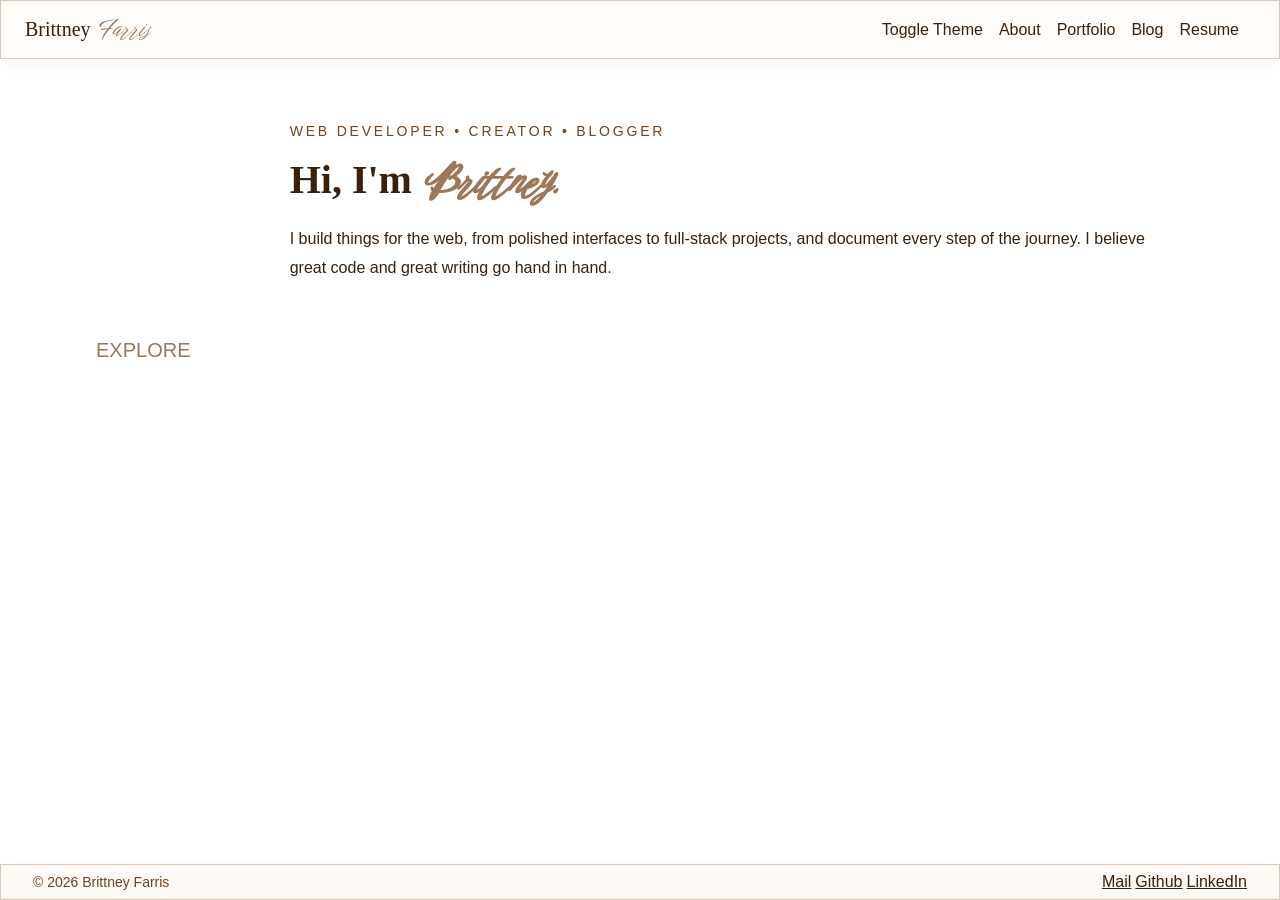
==== index.html @ 5c690fea "Refactor website architecture, component engine, and canvas background for v0.2.0 This commit includ" ====
<!DOCTYPE html>

<html lang="en">

<head>
    <title>Brittney's Page</title>
    <meta charset="UTF-8">
    <meta name="viewport" content="width=device-width, initial-scale=1">
    <meta name="description" content="Brittney Farris's Page">
    <link rel="preconnect" href="https://fonts.googleapis.com">
    <link rel="preconnect" href="https://fonts.gstatic.com" crossorigin>
    <link href="https://fonts.googleapis.com/css2?family=Birthstone+Bounce:wght@400;500&display=swap" rel="stylesheet">
    <link rel="stylesheet" href="./assets/global.css">
    <script type="module" src="./assets/import_script.js"></script>
</head>

<body class="grid-container">
        <canvas id="canvas-bg" aria-hidden="true"></canvas>

        <header class="space-between flex bg-highlight bg-alpha-25 glass lborder py-sm px-lg">
                <a class="no-text-decoration" href="#">
                    <p class="bitstream-charter text-primary large-text">Brittney <i class="text-secondary birthstone-bounce xlarge-text">Farris</i></p>
                </a>
                <nav class="flex row gap-md aligni-center">

                    <button id="theme-toggle-btn" class="arial-nova text-primary" type="button">Toggle Theme</button>

                    <a class="arial-nova text-primary no-text-decoration" href="#">About</a>
                    <a class="arial-nova text-primary no-text-decoration" href="./portfolio_page/index.html">Portfolio</a>
                    <a class="arial-nova text-primary no-text-decoration" href="./blogs_page/index.html">Blog</a>
                    <a class="arial-nova text-primary no-text-decoration" href="./experience_page/index.html">Resume</a>
                    <content-box text="Contact Me" url-link="#" variant="dark" svg="svg"></content-box>
                </nav>
        </header>

        <main class="px-4xl py-2xl flex column">
            <section class="flex row gap-xl">
                <img class="avatar-circle" src="https://placehold.co/150"/>
                <section class="flex column gap-md">
                    <tag-box text="Open to opportunities" variant="status" svg="•"></tag-box>
                    <p class="text-tertiary xsmall-text large-spaced-text arial-nova">WEB DEVELOPER • CREATOR • BLOGGER</p>
                    <h1 class="bitstream-charter text-primary">Hi, I'm <i class="text-secondary birthstone-bounce">Brittney.</i></h1>
                    <p class="arial-nova text-primary large-line-height small-text">I build things for the web, from polished interfaces to full-stack projects, and document every step of the journey. I believe great code and great writing go hand in hand.</p>
                    <nav class="flex row gap-sm py-sm">
                       <content-box text="See my work" url-link="#" variant="dark" svg="svg"></content-box>
                       <content-box text="Get in touch" url-link="#" variant="light" svg="svg"></content-box>
                    </nav>
                </section>
            </section>
            <section>
                <p class="text-secondary large-text spaced-text arial-nova py-md">EXPLORE</p>
            <nav class="flex space-between">
                <desc-button title="Portfolio" description="Projects I've design, built and shipped" url-link="#" left-svg="svg" right-svg="svg"></desc-button>
                <desc-button title="Blog & Dev Logs" description="Learning in public, docs for every project" url-link="#" left-svg="svg" right-svg="svg"></desc-button>
                <desc-button title="Experience" description="Work history, skills, and resume download" url-link="#" left-svg="svg" right-svg="svg"></desc-button>
            </nav>
            </section>
        </main>

        <footer class="bg-primary bg-alpha-25 glass lborder">
            <section class="flex space-between py-xs px-xl aligni-center">
            <p class="text-tertiary arial-nova xsmall-text">© 2026 Brittney Farris</p>
            <nav>
                <a class="arial-nova text-primary" href="#">Mail</a>
                <a class="arial-nova text-primary" href="#">Github</a>
                <a class="arial-nova text-primary" href="#">LinkedIn</a>
            </nav>
            </section>
        </footer>
</body>

</html>
---- assets/global.css ----
button {
  all: unset;
  cursor: pointer; /* Restores the clickable hand cursor */
}

/*===================================================== 
1. LITERAL COLOR TOKENS

This is the actual palette. These will never change meaning, safe to use directly
for anything that should stay the same color regardless of theme.

They're stored as space-separated RGB numbers (i.e 176 118 68). This allows flexible opacity syntax later, like
rgb(var(--mistletoe) / 0.25). 
=====================================================*/

:root {
  /* Light Mode Palette */
  --brown-sugar: 176 118 68;
  --medium-roast: 57 33 13;
  --irish-coffee: 115 68 30;
  --soft-pillow: 253 244 232;
  --tapioca: 222 199 179;
  --decreasing-brown: 156 119 90;
  --almond: 242 229 217;
  --polar-bear: 235 233 222;
  --mistletoe: 139 160 124;
  --statusgreen: 0 128 0;

  /* Dark Mode Palette */
  --obsidian: 18 16 22;
  --charcoal-plum: 28 24 36;
  --midnight-violet: 42 36 56;
  --muted-grape: 68 58 88;
  --dusty-iris: 110 95 138;
  --sugar-plum: 168 142 202;
  --pastel-lavender: 220 206 242;
  --soft-fog: 240 236 248;
  --electric-violet: 190 155 255;
}

/*===================================================== 
2. ROLE-BASED/THEME-AWARE COLOR TOKENS 

These point at different literal color tokens depending on [data-theme]. USE THESE (not the literal classes)
for anything STRUCTURAL; page background, body text, borders, etc. Anything that should flip
when the user toggles light/dark mode.

Default (no data-theme attribute set) = light theme, so site still looks right before JS runs.

Mappings below are a starting point- swap any of the literal tokens based on preference.
=====================================================*/

:root,
[data-theme="light"] {
  /* Page Structure */
  --bg-primary: var(--almond);
  --bg-secondary: var(--tapioca);
  --bg-tertiary: var(--medium-roast);
  --bg-accent: var(--decreasing-brown);
  --bg-highlight: var(--soft-pillow);
  --bg-status: var(--mistletoe);

  /* Typography */
  --text-primary: var(--medium-roast);
  --text-secondary: var(--decreasing-brown);
  --text-tertiary: var(--irish-coffee);
  --text-accent: var(--brown-sugar);
  --text-highlight: var(--soft-pillow);
  --text-footer: var(--tapioca);
  --text-status: var(--statusgreen);

  /* Accents & Highlights */
  --lborder-color: var(--tapioca);
  --dborder-color: var(--medium-roast);
}

[data-theme="dark"] {
  /* Page Structure */
  --bg-primary: var(--charcoal-plum);
  --bg-secondary: var(--charcoal-plum);
  --bg-tertiary: var(--pastel-lavender);
  --bg-accent: var(--sugar-plum);
  --bg-highlight: var(--charcoal-plum);

  /* Typography */
  --text-primary: var(--soft-fog);
  --text-secondary: var(--pastel-lavender);
  --text-tertiary: var(--sugar-plum);
  --text-accent: var(--obsidian);
  --text-highlight: var(--obsidian);

  /* Accents & Highlights */
  --lborder-color: var(--obsidian);
  --dborder-color: var(--charcoal-plum)
}

/*=====================================================
3. SYSTEM DESIGN TOKENS

All non-color design values live here in :root.
If a value here is changed, it'll update across the site.
=====================================================*/

:root {
  /* Font Stacks */

  --font-sans: Inter, Roboto, 'Helvetica Neue', 'Arial Nova', 'Nimbus Sans', Arial, sans-serif;
  --font-display: 'Birthstone Bounce', cursive;
  --font-serif: Charter, 'Bitstream Charter', 'Sitka Text', Cambria, serif;

  /* Type Scale */

  --text-xs: 0.875rem;
  --text-sm: 1rem; 
  --text-md: 1.125rem;
  --text-lg: 1.25rem;
  --text-xl: 1.5rem;
  --text-2xl: 2rem;
  --text-3xl:2.5rem;
  
  /* Line Heights */

  --lh-tight: 1.2;
  --lh-normal: 1.5;
  --lh-wide: 1.8;

  /* Letter Spacing */

  --tracking-tight: -0.05em;
  --tracking-wide: 0.2em;

  /* Font Weights */

  --fw-thin: 100;
  --fw-normal: 400;
  --fw-bold: 700;

  /* Spacing Scale (Padding/Margins/Gaps) */

  --space-3xs: 0.125rem; /* 2px */
  --space-2xs: 0.25rem; /* 4px */
  --space-xs: 0.5rem; /* 8px */
  --space-sm: 0.75rem; /* 12px */
  --space-md: 1rem; /* 16px - BASE UNIT */
  --space-lg: 1.5rem; /* 24px */
  --space-xl: 2rem; /* 32px */
  --space-2xl: 3rem; /* 48px */
  --space-3xl: 4.5rem; /* 72px */
  --space-4xl: 6rem; /* 96px */

  /* Component Dimensions & Borders */

  --radius-sm: 0.5rem;
  --radius-md: 1rem;
  --radius-lg: 2rem;
  --radius-full: 50%;
  
  --border-width-std: 0.075rem;
  --icon-size-std: 1rem;

  --min-card-width:20rem;
}

/*===================================================== 
4. THEMED ROLE UTILITIES

Use these for page structure so theme toggling works automatically.
=====================================================*/

.bg-primary { 
  background-color: rgb(var(--bg-primary)); 
  --active-color: var(--bg-primary);
}

.bg-secondary { 
  background-color: rgb(var(--bg-secondary)); 
  --active-color: var(--bg-secondary); /* Fixed: Was mistakenly --bg-primary */
}

.bg-accent { 
  background-color: rgb(var(--bg-accent)); 
  --active-color: var(--bg-accent);
}

.bg-tertiary { 
  background-color: rgb(var(--bg-tertiary)); 
  --active-color: var(--bg-tertiary);
}
  
.bg-highlight { 
  background-color: rgb(var(--bg-highlight)); 
  --active-color: var(--bg-highlight);
}

.bg-status { 
  background-color: rgb(var(--bg-status)); 
  --active-color: var(--bg-status);
}

.text-primary { color: rgb(var(--text-primary)); }
.text-secondary { color: rgb(var(--text-secondary)); }
.text-tertiary { color: rgb(var(--text-tertiary)); }
.text-accent { color: rgb(var(--text-accent)); }
.text-highlight { color: rgb(var(--text-highlight)); }
.text-footer { color: rgb(var(--text-footer)); }
.text-status { color: rgb(var(--text-status)); }


.theme-transition { transition: background-color 0.3s, color 0.3s, border-color 0.3s;}

/*=====================================================
5. COLOR PALETTE - LITERAL UTILITY CLASSES 

Fixed colors unaffected by theme.
=====================================================*/

/* Brown Sugar */

.brown-sugar { color: rgb(var(--brown-sugar)); }
.brown-sugar-bg { 
  background-color: rgb(var(--brown-sugar)); 
  --active-color: var(--brown-sugar);
}

/* Medium Roast */

.medium-roast { color: rgb(var(--medium-roast)); }
.medium-roast-bg { 
  background-color: rgb(var(--medium-roast)); 
  --active-color: var(--medium-roast);
}

/* Irish Coffee */

.irish-coffee { color: rgb(var(--irish-coffee)); }
.irish-coffee-bg { 
  background-color: rgb(var(--irish-coffee)); 
  --active-color: var(--irish-coffee);
}

/* Soft Pillow */

.soft-pillow { color: rgb(var(--soft-pillow)); }
.soft-pillow-bg { 
  background-color: rgb(var(--soft-pillow)); 
  --active-color: var(--soft-pillow);
}

/* Tapioca */

.tapioca { color: rgb(var(--tapioca)); }
.tapioca-bg { 
  background-color: rgb(var(--tapioca)); 
  --active-color: var(--tapioca);
}

/* Decreasing Brown */

.decreasing-brown { color: rgb(var(--decreasing-brown)); }
.decreasing-brown-bg { 
  background-color: rgb(var(--decreasing-brown)); 
  --active-color: var(--decreasing-brown);
}

/* Almond */

.almond { color: rgb(var(--almond)); }
.almond-bg { 
  background-color: rgb(var(--almond)); 
  --active-color: var(--almond);
}

/* Polar Bear */

.polar-bear { color: rgb(var(--polar-bear)); }
.polar-bear-bg { 
  background-color: rgb(var(--polar-bear)); 
  --active-color: var(--polar-bear);
}

/* Mistletoe */

.mistletoe { color: rgb(var(--mistletoe)); }
.mistletoe-bg { 
  background-color: rgb(var(--mistletoe)); 
  --active-color: var(--mistletoe);
}

/* =====================================================
6. UNIVERSAL ALPHA MODIFIERS

Combine these with ANY -bg class above, or role-based bg class.
===================================================== */

.bg-alpha-90 { background-color: rgb(var(--active-color) / 0.90); }
.bg-alpha-75 { background-color: rgb(var(--active-color) / 0.75); }
.bg-alpha-50 { background-color: rgb(var(--active-color) / 0.50); }
.bg-alpha-25 { background-color: rgb(var(--active-color) / 0.25); }

/* =====================================================
7. TYPOGRAPH UTILITIES 
===================================================== */

/* Font Families */

.arial-nova { font-family: var(--font-sans); }
.birthstone-bounce { font-family: var(--font-display); }
.bitstream-charter { font-family: var(--font-serif); }

/* Headings (linked directly to Type Scale tokens) */

h1 { font-size: var(--text-3xl); }
h2 { font-size: var(--text-2xl); }
h3 { font-size: var(--text-xl); }
h4 { font-size: var(--text-lg); }
h5 { font-size: var(--text-md); }
h6 { font-size: var(--text-sm); }

/* Utility Text Classes */

.xsmall-text { font-size: var(--text-xs); }
.small-text { font-size: var(--text-sm); }
.medium-text { font-size: var(--text-md); }
.large-text { font-size: var(--text-lg); }
.xlarge-text { font-size: var(--text-xl); }

/* Line Heights */

.small-line-height { line-height: var(--lh-tight); }
.medium-line-height { line-height: var(--lh-normal); } 
.large-line-height { line-height: var(--lh-wide); }

/* Letter Spacing */

.small-spaced-text {letter-spacing: var(--tracking-tight);}
.large-spaced-text {letter-spacing: var(--tracking-wide);}

/* Font Weights */

.thin-weight {font-weight: var(--fw-thin);}
.normal-weight {font-weight: var(--fw-normal);}
.bold-weight {font-weight: var(--fw-bold);}

/* Text Alignment & Decoration */

.text-align-center { text-align: center; }

.no-text-decoration { 
  text-decoration: none; 
}

/* =====================================================
7. LAYOUT, BOX MODEL & SPACING
===================================================== */

/* Modern Reset */

*,
*::before,
*::after {
  box-sizing: border-box;
  margin: 0;
  padding: 0;
}

body {
  width: 100vw;
  height: 100vh;
  overflow: hidden;
}

/* Flexbox Helpers */

.block {display: block;}
.flex {display: flex;}

.row {flex-direction: row;}
.column {flex-direction: column;}

.fit-content {width: fit-content;}

.space-between {justify-content: space-between;}
.space-evenly {justify-content: space-evenly;}
.justify-center {justify-content: center;}

.alignc-center { align-content: center;}
.aligni-center { align-items: center; }

/* Flex & Grid Gaps */
.gap-2xs { gap: var(--space-2xs); }
.gap-xs { gap: var(--space-xs); }
.gap-sm { gap: var(--space-sm); }
.gap-md { gap: var(--space-md); }
.gap-lg { gap: var(--space-lg); }
.gap-xl { gap: var(--space-xl); }
.gap-2xl { gap: var(--space-2xl); }

/* Border & Radius Utilities */

.lborder {
  border-style: solid;
  border-width: var(--border-width-std, 0.125rem);
  border-color: rgb(var(--lborder-color)); 
}

.dborder {
  border-style: solid;
  border-width: var(--border-width-std, 0.125rem);
  border-color: rgb(var(--dborder-color)); 
}

.bevel-corners { border-radius: var(--radius-sm); }
.rounded-corners { border-radius: var(--radius-md); }
.circle-corners { border-radius: var(--radius-lg); }

.avatar-circle { /*=====================================================TO DO: EXAMINE IF NECESSARY FOR MULTIPLE PARAMETERS*/
  border-radius: var(--radius-full);
  object-fit: cover;
  aspect-ratio: 1 / 1;
  max-height: 75%;
  width: auto;
}

/* Padding Utilities */

.p-2xs { padding: var(--space-2xs); }
.p-xs { padding: var(--space-xs); }
.p-sm { padding: var(--space-sm); }
.p-md { padding: var(--space-md); }
.p-lg { padding: var(--space-lg); }
.p-xl { padding: var(--space-xl); }
.p-2xl { padding: var(--space-2xl); }
.p-3xl { padding: var(--space-3xl); }
.py-4xl { padding: var(--space-4xl); }

.px-xs { padding-inline: var(--space-xs); }
.px-sm { padding-inline: var(--space-sm); }
.px-md { padding-inline: var(--space-md); }
.px-lg { padding-inline: var(--space-lg); }
.px-xl { padding-inline: var(--space-xl); }
.px-2xl { padding-inline: var(--space-2xl); }
.px-3xl { padding-inline: var(--space-3xl); }
.px-4xl { padding-inline: var(--space-4xl); }

.py-2xs { padding-block: var(--space-2xs); }
.py-xs { padding-block: var(--space-xs); }
.py-sm { padding-block: var(--space-sm); }
.py-md { padding-block: var(--space-md); }
.py-lg { padding-block: var(--space-lg); }
.py-xl { padding-block: var(--space-xl); }
.py-2xl { padding-block: var(--space-2xl); }
.py-3xl { padding-block: var(--space-3xl); }
.py-4xl { padding-block: var(--space-4xl); }

/* Margin Utilities */

.my-xs { margin-block: var(--space-xs); }
.my-sm { margin-block: var(--space-sm); }
.my-md { margin-block: var(--space-md); }
.my-lg { margin-block: var(--space-lg); }
.my-xl { margin-block: var(--space-xl); }
.m-none { margin: 0; }
.m-auto { margin-inline: auto;}

.min-width-color { min-width: var(--min-card-width); }

/* Page Grid Layout */

.grid-container { /*=====================================================TO DO: EXAMINE IF NECESSARY FOR MULTIPLE PARAMETERS*/
  display: grid;
  grid-template-rows: auto 1fr auto;
  min-height: 100dvh;
  gap: var(--spacing-lg)
}

/* =====================================================
8. SPECIFIC ELEMENT DEFAULTS & BREAKOUTS
===================================================== */

/* SVG Utilities */

svg { /*=====================================================TO DO: EXAMINE IF NECESSARY FOR MULTIPLE PARAMETERS*/
  width:var(--icon-size-std);
  height: auto;
  max-width: 100%;
}

.svg-gap {gap: var(--spacing-sm);}

/* Background Canvas */

canvas { /*=====================================================TO DO: EXAMINE IF NECESSARY FOR MULTIPLE PARAMETERS*/
  display: block;
  position: fixed; /* Fixed: changed from absolute so it covers the screen during scoll*/
  top: 0;
  left: 0;
  width: 100vw; /* Fixed: Explicit viewport units prevent white edge gaps*/
  height: 100vh; /* Fixed: Explicit viewport units prevent white edge gaps*/
  z-index: -1;
  pointer-events: none;
  filter: blur(1.5px);
}

/* Media Queries */

@media only screen and (max-width: 600px) {
  /*=========================s============================TO DO: ADD MEDIA BREAK POINTS*/
}

/*=====================================================
9. FROSTED GLASS UTILITY
=====================================================*/

.glass {
  /*Blurs the canvas/content underneath element*/
  backdrop-filter: blur(12px);
  -webkit-backdrop-filter: blur(12px);
  box-shadow: 0 4px 20px rgb(0 0 0 / 0.05);
}
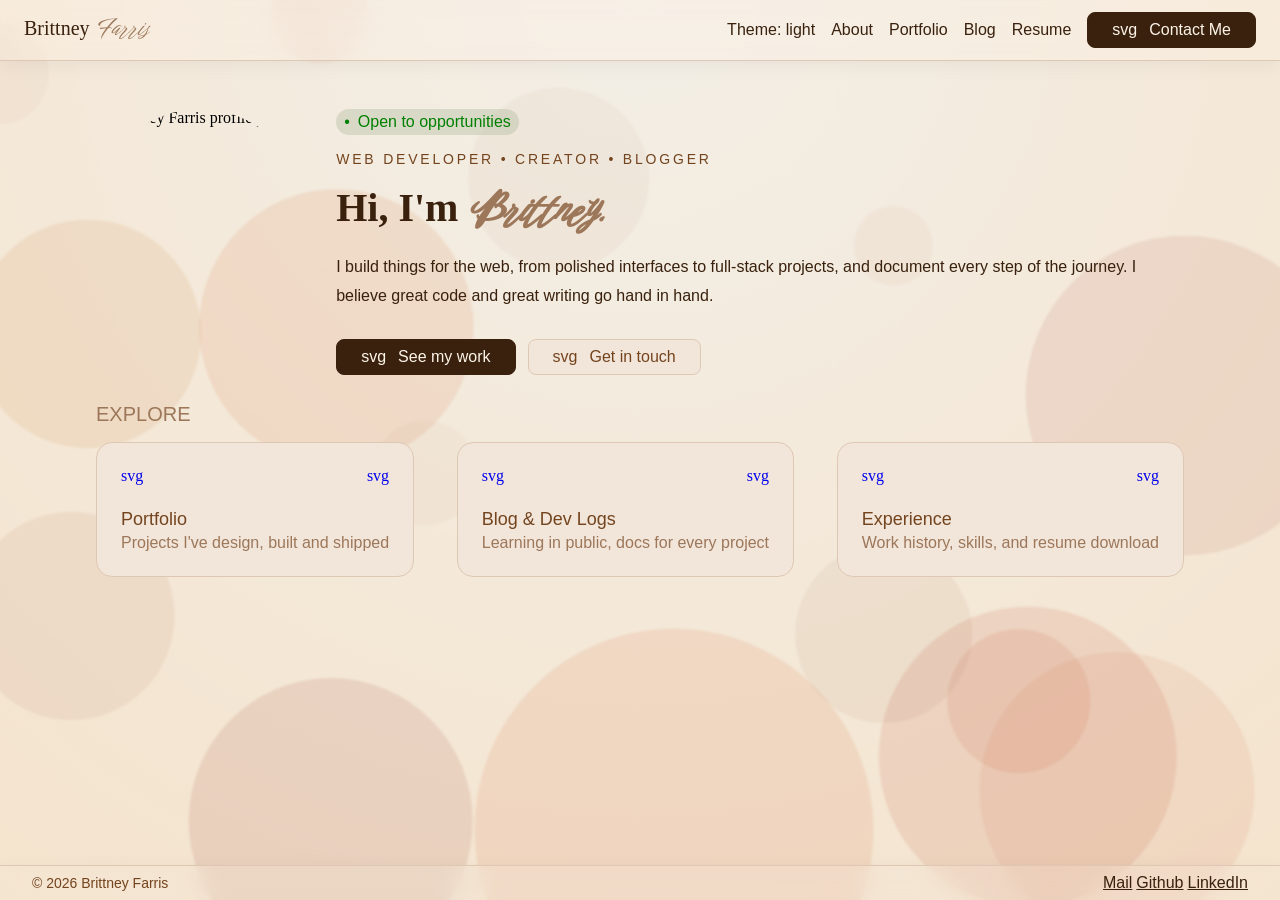
==== commit fd34dd91: "Optimized canvas performance, updated theme fallbacks, and refined styles This commit includes the f" ====
--- a/index.html
+++ b/index.html
@@ -17,7 +17,7 @@
 <body class="grid-container">
         <canvas id="canvas-bg" aria-hidden="true"></canvas>
 
-        <header class="space-between flex bg-highlight bg-alpha-25 glass lborder py-sm px-lg">
+        <header class="space-between flex bg-highlight bg-alpha-25 glass lborder-b py-sm px-lg">
                 <a class="no-text-decoration" href="#">
                     <p class="bitstream-charter text-primary large-text">Brittney <i class="text-secondary birthstone-bounce xlarge-text">Farris</i></p>
                 </a>
@@ -35,7 +35,7 @@
 
         <main class="px-4xl py-2xl flex column">
             <section class="flex row gap-xl">
-                <img class="avatar-circle" src="https://placehold.co/150"/>
+                <img class="avatar-circle" src="https://placehold.co/150" alt="Brittney Farris profile picture"/>
                 <section class="flex column gap-md">
                     <tag-box text="Open to opportunities" variant="status" svg="•"></tag-box>
                     <p class="text-tertiary xsmall-text large-spaced-text arial-nova">WEB DEVELOPER • CREATOR • BLOGGER</p>
@@ -57,7 +57,7 @@
             </section>
         </main>
 
-        <footer class="bg-primary bg-alpha-25 glass lborder">
+        <footer class="bg-primary bg-alpha-25 glass lborder-t">
             <section class="flex space-between py-xs px-xl aligni-center">
             <p class="text-tertiary arial-nova xsmall-text">© 2026 Brittney Farris</p>
             <nav>
--- a/assets/global.css
+++ b/assets/global.css
@@ -59,6 +59,7 @@
   --bg-accent: var(--decreasing-brown);
   --bg-highlight: var(--soft-pillow);
   --bg-status: var(--mistletoe);
+  --bg-background: var(--soft-pillow);
 
   /* Typography */
   --text-primary: var(--medium-roast);
@@ -81,6 +82,7 @@
   --bg-tertiary: var(--pastel-lavender);
   --bg-accent: var(--sugar-plum);
   --bg-highlight: var(--charcoal-plum);
+  --bg-background: var(--obsidian);
 
   /* Typography */
   --text-primary: var(--soft-fog);
@@ -90,8 +92,8 @@
   --text-highlight: var(--obsidian);
 
   /* Accents & Highlights */
-  --lborder-color: var(--obsidian);
-  --dborder-color: var(--charcoal-plum)
+  --lborder-color: var(--charcoal-plum);
+  --dborder-color: var(--sugar-plum);
 }
 
 /*=====================================================
@@ -155,6 +157,7 @@
   --radius-lg: 2rem;
   --radius-full: 50%;
   
+  --border-width-sm: 0.050rem;
   --border-width-std: 0.075rem;
   --icon-size-std: 1rem;
 
@@ -195,6 +198,12 @@
 .bg-status { 
   background-color: rgb(var(--bg-status)); 
   --active-color: var(--bg-status);
+}
+
+/* Created as a fallback if canvas generation fails */
+.bg-background {
+  background-color: rgb(var(--bg-background));
+  --active-color: var(--bg-background);
 }
 
 .text-primary { color: rgb(var(--text-primary)); }
@@ -205,9 +214,6 @@
 .text-footer { color: rgb(var(--text-footer)); }
 .text-status { color: rgb(var(--text-status)); }
 
-
-.theme-transition { transition: background-color 0.3s, color 0.3s, border-color 0.3s;}
-
 /*=====================================================
 5. COLOR PALETTE - LITERAL UTILITY CLASSES 
 
@@ -364,9 +370,10 @@
 }
 
 body {
-  width: 100vw;
-  height: 100vh;
-  overflow: hidden;
+  /* FIXED: 100vw/100vh includes width of vertical scrollbar, can make body/canvas stretch wider than actual element viewport*/
+  width: 100%;
+  min-height: 100vh;
+  overflow-x: hidden;
 }
 
 /* Flexbox Helpers */
@@ -397,17 +404,14 @@
 
 /* Border & Radius Utilities */
 
-.lborder {
-  border-style: solid;
-  border-width: var(--border-width-std, 0.125rem);
-  border-color: rgb(var(--lborder-color)); 
-}
-
-.dborder {
-  border-style: solid;
-  border-width: var(--border-width-std, 0.125rem);
-  border-color: rgb(var(--dborder-color)); 
-}
+.lborder { border: var(--border-width-std, 0.075rem) solid rgb(var(--lborder-color)); }
+.dborder { border: var(--border-width-std, 0.075rem) solid rgb(var(--dborder-color)); }
+
+.lborder-t { border-top: var(--border-width-sm, 0.050rem) solid rgb(var(--lborder-color)); }
+.lborder-b { border-bottom: var(--border-width-sm, 0.050rem) solid rgb(var(--lborder-color)); }
+
+.dborder-t { border-top: var(--border-width-sm, 0.050rem) solid rgb(var(--dborder-color)); }
+.dborder-b { border-bottom: var(--border-width-sm, 0.050rem) solid rgb(var(--dborder-color)); }
 
 .bevel-corners { border-radius: var(--radius-sm); }
 .rounded-corners { border-radius: var(--radius-md); }
@@ -492,13 +496,13 @@
 canvas { /*=====================================================TO DO: EXAMINE IF NECESSARY FOR MULTIPLE PARAMETERS*/
   display: block;
   position: fixed; /* Fixed: changed from absolute so it covers the screen during scoll*/
-  top: 0;
-  left: 0;
-  width: 100vw; /* Fixed: Explicit viewport units prevent white edge gaps*/
-  height: 100vh; /* Fixed: Explicit viewport units prevent white edge gaps*/
+  top: -10px;
+  left: -10px;
+  width: calc(100% + 20px); /* FIXED: 100vw/100vh includes width of vertical scrollbar, can make body/canvas stretch wider than actual element viewport*/
+  height: calc(100% + 20px); /* FIXED: 100vw/100vh includes width of vertical scrollbar, can make body/canvas stretch wider than actual element viewport*/
   z-index: -1;
   pointer-events: none;
-  filter: blur(1.5px);
+  filter: blur(1px);
 }
 
 /* Media Queries */
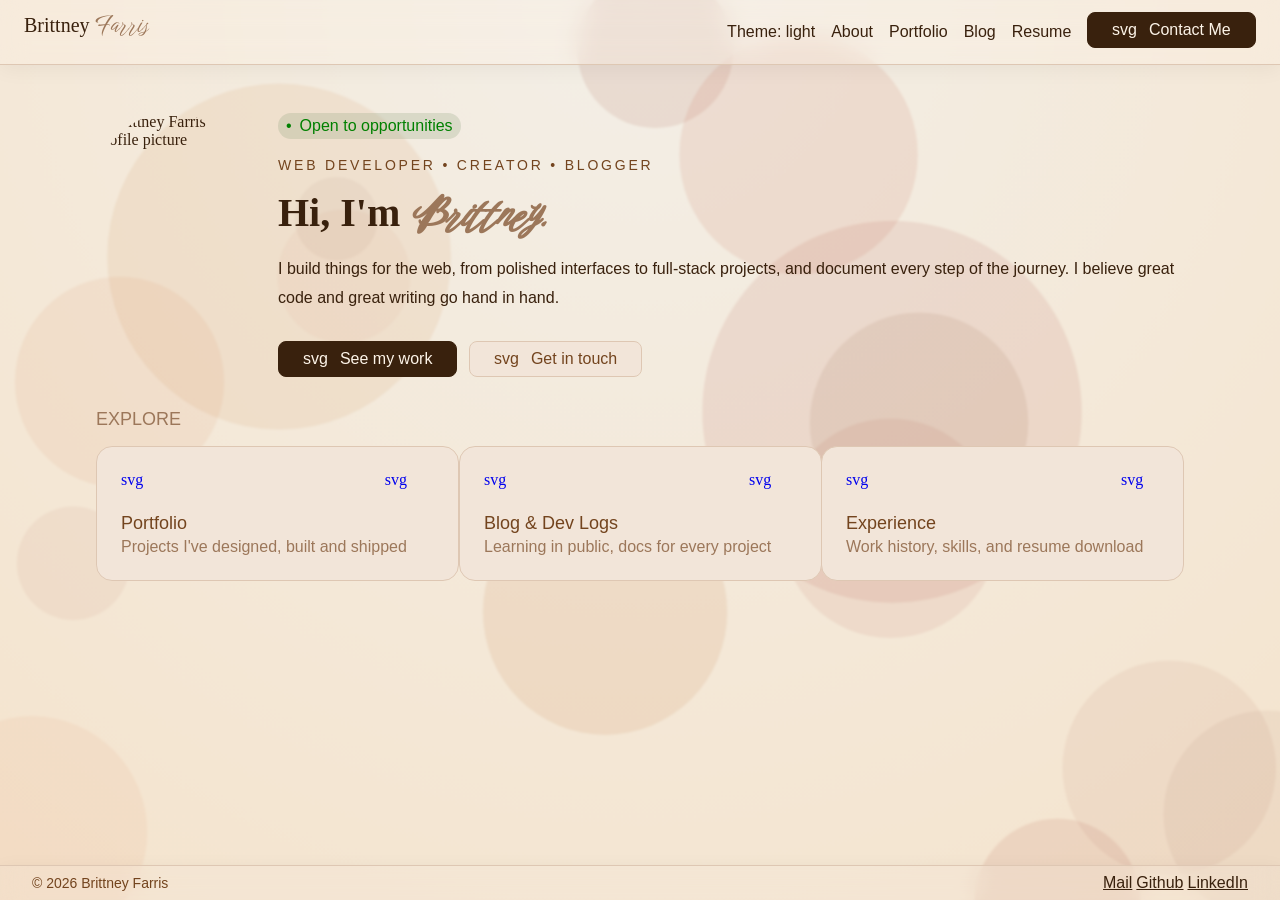
==== commit fa4b9fbb: "refactor: core updates across global styles, HTML structure, and JS factory" ====
--- a/index.html
+++ b/index.html
@@ -3,70 +3,90 @@
 <html lang="en">
 
 <head>
+    <script>
+        (function () {
+            const savedTheme = localStorage.getItem('theme');
+            const systemDark = window.matchMedia('(prefers-color-scheme: dark)').matches;
+            const theme = savedTheme || (systemDark ? 'dark' : 'light');
+            document.documentElement.setAttribute('data-theme', theme);
+        })();
+    </script>
     <title>Brittney's Page</title>
     <meta charset="UTF-8">
     <meta name="viewport" content="width=device-width, initial-scale=1">
     <meta name="description" content="Brittney Farris's Page">
+
     <link rel="preconnect" href="https://fonts.googleapis.com">
     <link rel="preconnect" href="https://fonts.gstatic.com" crossorigin>
     <link href="https://fonts.googleapis.com/css2?family=Birthstone+Bounce:wght@400;500&display=swap" rel="stylesheet">
+
     <link rel="stylesheet" href="./assets/global.css">
     <script type="module" src="./assets/import_script.js"></script>
+
 </head>
 
 <body class="grid-container">
-        <canvas id="canvas-bg" aria-hidden="true"></canvas>
+    <canvas id="canvas-bg" aria-hidden="true"></canvas>
 
-        <header class="space-between flex bg-highlight bg-alpha-25 glass lborder-b py-sm px-lg">
-                <a class="no-text-decoration" href="#">
-                    <p class="bitstream-charter text-primary large-text">Brittney <i class="text-secondary birthstone-bounce xlarge-text">Farris</i></p>
-                </a>
-                <nav class="flex row gap-md aligni-center">
+    <header class="space-between flex bg-highlight bg-alpha-25 glass lborder-b py-sm px-lg">
+        <a class="no-text-decoration" href="#">
+            <p class="bitstream-charter text-primary large-text">Brittney <span
+                    class="text-secondary birthstone-bounce xlarge-text">Farris</span></p>
+        </a>
 
-                    <button id="theme-toggle-btn" class="arial-nova text-primary" type="button">Toggle Theme</button>
+        <nav class="flex row gap-md aligni-center">
 
-                    <a class="arial-nova text-primary no-text-decoration" href="#">About</a>
-                    <a class="arial-nova text-primary no-text-decoration" href="./portfolio_page/index.html">Portfolio</a>
-                    <a class="arial-nova text-primary no-text-decoration" href="./blogs_page/index.html">Blog</a>
-                    <a class="arial-nova text-primary no-text-decoration" href="./experience_page/index.html">Resume</a>
-                    <content-box text="Contact Me" url-link="#" variant="dark" svg="svg"></content-box>
+            <button id="theme-toggle-btn" class="arial-nova text-primary" type="button">Toggle Theme</button>
+
+            <a class="arial-nova text-primary no-text-decoration" href="#">About</a>
+            <a class="arial-nova text-primary no-text-decoration" href="./portfolio_page/index.html">Portfolio</a>
+            <a class="arial-nova text-primary no-text-decoration" href="./blogs_page/index.html">Blog</a>
+            <a class="arial-nova text-primary no-text-decoration" href="./experience_page/index.html">Resume</a>
+            <content-box text="Contact Me" url-link="#" variant="dark" svg="svg"></content-box>
+        </nav>
+    </header>
+
+    <main class="px-4xl py-2xl flex column">
+        <section class="flex row gap-xl">
+            <img class="avatar-circle" src="https://placehold.co/150" width="150" height="150"
+                alt="Brittney Farris profile picture" />
+            <section class="flex column gap-md">
+                <tag-box text="Open to opportunities" variant="status" svg="•"></tag-box>
+                <p class="text-tertiary xsmall-text large-spaced-text arial-nova">WEB DEVELOPER • CREATOR • BLOGGER</p>
+                <h1 class="bitstream-charter text-primary">Hi, I'm <i
+                        class="text-secondary birthstone-bounce">Brittney.</i></h1>
+                <p class="arial-nova text-primary large-line-height small-text">I build things for the web, from
+                    polished interfaces to full-stack projects, and document every step of the journey. I believe great
+                    code and great writing go hand in hand.</p>
+                <nav class="flex row gap-sm py-sm">
+                    <content-box text="See my work" url-link="#" variant="dark" svg="svg"></content-box>
+                    <content-box text="Get in touch" url-link="#" variant="light" svg="svg"></content-box>
                 </nav>
-        </header>
+            </section>
+        </section>
+        <section>
+            <h2 class="text-secondary medium-text spaced-text arial-nova py-md thin-weight">EXPLORE</h2>
+            <nav class="flex space-between">
+                <desc-button title="Portfolio" description="Projects I've designed, built and shipped" url-link="#"
+                    left-svg="svg" right-svg="svg"></desc-button>
+                <desc-button title="Blog & Dev Logs" description="Learning in public, docs for every project"
+                    url-link="#" left-svg="svg" right-svg="svg"></desc-button>
+                <desc-button title="Experience" description="Work history, skills, and resume download" url-link="#"
+                    left-svg="svg" right-svg="svg"></desc-button>
+            </nav>
+        </section>
+    </main>
 
-        <main class="px-4xl py-2xl flex column">
-            <section class="flex row gap-xl">
-                <img class="avatar-circle" src="https://placehold.co/150" alt="Brittney Farris profile picture"/>
-                <section class="flex column gap-md">
-                    <tag-box text="Open to opportunities" variant="status" svg="•"></tag-box>
-                    <p class="text-tertiary xsmall-text large-spaced-text arial-nova">WEB DEVELOPER • CREATOR • BLOGGER</p>
-                    <h1 class="bitstream-charter text-primary">Hi, I'm <i class="text-secondary birthstone-bounce">Brittney.</i></h1>
-                    <p class="arial-nova text-primary large-line-height small-text">I build things for the web, from polished interfaces to full-stack projects, and document every step of the journey. I believe great code and great writing go hand in hand.</p>
-                    <nav class="flex row gap-sm py-sm">
-                       <content-box text="See my work" url-link="#" variant="dark" svg="svg"></content-box>
-                       <content-box text="Get in touch" url-link="#" variant="light" svg="svg"></content-box>
-                    </nav>
-                </section>
-            </section>
-            <section>
-                <p class="text-secondary large-text spaced-text arial-nova py-md">EXPLORE</p>
-            <nav class="flex space-between">
-                <desc-button title="Portfolio" description="Projects I've design, built and shipped" url-link="#" left-svg="svg" right-svg="svg"></desc-button>
-                <desc-button title="Blog & Dev Logs" description="Learning in public, docs for every project" url-link="#" left-svg="svg" right-svg="svg"></desc-button>
-                <desc-button title="Experience" description="Work history, skills, and resume download" url-link="#" left-svg="svg" right-svg="svg"></desc-button>
-            </nav>
-            </section>
-        </main>
-
-        <footer class="bg-primary bg-alpha-25 glass lborder-t">
-            <section class="flex space-between py-xs px-xl aligni-center">
+    <footer class="bg-primary bg-alpha-25 glass lborder-t">
+        <section class="flex space-between py-xs px-xl aligni-center">
             <p class="text-tertiary arial-nova xsmall-text">© 2026 Brittney Farris</p>
             <nav>
                 <a class="arial-nova text-primary" href="#">Mail</a>
                 <a class="arial-nova text-primary" href="#">Github</a>
                 <a class="arial-nova text-primary" href="#">LinkedIn</a>
             </nav>
-            </section>
-        </footer>
+        </section>
+    </footer>
 </body>
 
 </html>
--- a/assets/global.css
+++ b/assets/global.css
@@ -1,8 +1,3 @@
-button {
-  all: unset;
-  cursor: pointer; /* Restores the clickable hand cursor */
-}
-
 /*===================================================== 
 1. LITERAL COLOR TOKENS
 
@@ -164,203 +159,11 @@
   --min-card-width:20rem;
 }
 
-/*===================================================== 
-4. THEMED ROLE UTILITIES
-
-Use these for page structure so theme toggling works automatically.
+/*=====================================================
+4. HTML ROLE-BASED TOKENS
 =====================================================*/
 
-.bg-primary { 
-  background-color: rgb(var(--bg-primary)); 
-  --active-color: var(--bg-primary);
-}
-
-.bg-secondary { 
-  background-color: rgb(var(--bg-secondary)); 
-  --active-color: var(--bg-secondary); /* Fixed: Was mistakenly --bg-primary */
-}
-
-.bg-accent { 
-  background-color: rgb(var(--bg-accent)); 
-  --active-color: var(--bg-accent);
-}
-
-.bg-tertiary { 
-  background-color: rgb(var(--bg-tertiary)); 
-  --active-color: var(--bg-tertiary);
-}
-  
-.bg-highlight { 
-  background-color: rgb(var(--bg-highlight)); 
-  --active-color: var(--bg-highlight);
-}
-
-.bg-status { 
-  background-color: rgb(var(--bg-status)); 
-  --active-color: var(--bg-status);
-}
-
-/* Created as a fallback if canvas generation fails */
-.bg-background {
-  background-color: rgb(var(--bg-background));
-  --active-color: var(--bg-background);
-}
-
-.text-primary { color: rgb(var(--text-primary)); }
-.text-secondary { color: rgb(var(--text-secondary)); }
-.text-tertiary { color: rgb(var(--text-tertiary)); }
-.text-accent { color: rgb(var(--text-accent)); }
-.text-highlight { color: rgb(var(--text-highlight)); }
-.text-footer { color: rgb(var(--text-footer)); }
-.text-status { color: rgb(var(--text-status)); }
-
-/*=====================================================
-5. COLOR PALETTE - LITERAL UTILITY CLASSES 
-
-Fixed colors unaffected by theme.
-=====================================================*/
-
-/* Brown Sugar */
-
-.brown-sugar { color: rgb(var(--brown-sugar)); }
-.brown-sugar-bg { 
-  background-color: rgb(var(--brown-sugar)); 
-  --active-color: var(--brown-sugar);
-}
-
-/* Medium Roast */
-
-.medium-roast { color: rgb(var(--medium-roast)); }
-.medium-roast-bg { 
-  background-color: rgb(var(--medium-roast)); 
-  --active-color: var(--medium-roast);
-}
-
-/* Irish Coffee */
-
-.irish-coffee { color: rgb(var(--irish-coffee)); }
-.irish-coffee-bg { 
-  background-color: rgb(var(--irish-coffee)); 
-  --active-color: var(--irish-coffee);
-}
-
-/* Soft Pillow */
-
-.soft-pillow { color: rgb(var(--soft-pillow)); }
-.soft-pillow-bg { 
-  background-color: rgb(var(--soft-pillow)); 
-  --active-color: var(--soft-pillow);
-}
-
-/* Tapioca */
-
-.tapioca { color: rgb(var(--tapioca)); }
-.tapioca-bg { 
-  background-color: rgb(var(--tapioca)); 
-  --active-color: var(--tapioca);
-}
-
-/* Decreasing Brown */
-
-.decreasing-brown { color: rgb(var(--decreasing-brown)); }
-.decreasing-brown-bg { 
-  background-color: rgb(var(--decreasing-brown)); 
-  --active-color: var(--decreasing-brown);
-}
-
-/* Almond */
-
-.almond { color: rgb(var(--almond)); }
-.almond-bg { 
-  background-color: rgb(var(--almond)); 
-  --active-color: var(--almond);
-}
-
-/* Polar Bear */
-
-.polar-bear { color: rgb(var(--polar-bear)); }
-.polar-bear-bg { 
-  background-color: rgb(var(--polar-bear)); 
-  --active-color: var(--polar-bear);
-}
-
-/* Mistletoe */
-
-.mistletoe { color: rgb(var(--mistletoe)); }
-.mistletoe-bg { 
-  background-color: rgb(var(--mistletoe)); 
-  --active-color: var(--mistletoe);
-}
-
-/* =====================================================
-6. UNIVERSAL ALPHA MODIFIERS
-
-Combine these with ANY -bg class above, or role-based bg class.
-===================================================== */
-
-.bg-alpha-90 { background-color: rgb(var(--active-color) / 0.90); }
-.bg-alpha-75 { background-color: rgb(var(--active-color) / 0.75); }
-.bg-alpha-50 { background-color: rgb(var(--active-color) / 0.50); }
-.bg-alpha-25 { background-color: rgb(var(--active-color) / 0.25); }
-
-/* =====================================================
-7. TYPOGRAPH UTILITIES 
-===================================================== */
-
-/* Font Families */
-
-.arial-nova { font-family: var(--font-sans); }
-.birthstone-bounce { font-family: var(--font-display); }
-.bitstream-charter { font-family: var(--font-serif); }
-
-/* Headings (linked directly to Type Scale tokens) */
-
-h1 { font-size: var(--text-3xl); }
-h2 { font-size: var(--text-2xl); }
-h3 { font-size: var(--text-xl); }
-h4 { font-size: var(--text-lg); }
-h5 { font-size: var(--text-md); }
-h6 { font-size: var(--text-sm); }
-
-/* Utility Text Classes */
-
-.xsmall-text { font-size: var(--text-xs); }
-.small-text { font-size: var(--text-sm); }
-.medium-text { font-size: var(--text-md); }
-.large-text { font-size: var(--text-lg); }
-.xlarge-text { font-size: var(--text-xl); }
-
-/* Line Heights */
-
-.small-line-height { line-height: var(--lh-tight); }
-.medium-line-height { line-height: var(--lh-normal); } 
-.large-line-height { line-height: var(--lh-wide); }
-
-/* Letter Spacing */
-
-.small-spaced-text {letter-spacing: var(--tracking-tight);}
-.large-spaced-text {letter-spacing: var(--tracking-wide);}
-
-/* Font Weights */
-
-.thin-weight {font-weight: var(--fw-thin);}
-.normal-weight {font-weight: var(--fw-normal);}
-.bold-weight {font-weight: var(--fw-bold);}
-
-/* Text Alignment & Decoration */
-
-.text-align-center { text-align: center; }
-
-.no-text-decoration { 
-  text-decoration: none; 
-}
-
-/* =====================================================
-7. LAYOUT, BOX MODEL & SPACING
-===================================================== */
-
 /* Modern Reset */
-
 *,
 *::before,
 *::after {
@@ -374,124 +177,21 @@
   width: 100%;
   min-height: 100vh;
   overflow-x: hidden;
-}
-
-/* Flexbox Helpers */
-
-.block {display: block;}
-.flex {display: flex;}
-
-.row {flex-direction: row;}
-.column {flex-direction: column;}
-
-.fit-content {width: fit-content;}
-
-.space-between {justify-content: space-between;}
-.space-evenly {justify-content: space-evenly;}
-.justify-center {justify-content: center;}
-
-.alignc-center { align-content: center;}
-.aligni-center { align-items: center; }
-
-/* Flex & Grid Gaps */
-.gap-2xs { gap: var(--space-2xs); }
-.gap-xs { gap: var(--space-xs); }
-.gap-sm { gap: var(--space-sm); }
-.gap-md { gap: var(--space-md); }
-.gap-lg { gap: var(--space-lg); }
-.gap-xl { gap: var(--space-xl); }
-.gap-2xl { gap: var(--space-2xl); }
-
-/* Border & Radius Utilities */
-
-.lborder { border: var(--border-width-std, 0.075rem) solid rgb(var(--lborder-color)); }
-.dborder { border: var(--border-width-std, 0.075rem) solid rgb(var(--dborder-color)); }
-
-.lborder-t { border-top: var(--border-width-sm, 0.050rem) solid rgb(var(--lborder-color)); }
-.lborder-b { border-bottom: var(--border-width-sm, 0.050rem) solid rgb(var(--lborder-color)); }
-
-.dborder-t { border-top: var(--border-width-sm, 0.050rem) solid rgb(var(--dborder-color)); }
-.dborder-b { border-bottom: var(--border-width-sm, 0.050rem) solid rgb(var(--dborder-color)); }
-
-.bevel-corners { border-radius: var(--radius-sm); }
-.rounded-corners { border-radius: var(--radius-md); }
-.circle-corners { border-radius: var(--radius-lg); }
-
-.avatar-circle { /*=====================================================TO DO: EXAMINE IF NECESSARY FOR MULTIPLE PARAMETERS*/
-  border-radius: var(--radius-full);
-  object-fit: cover;
-  aspect-ratio: 1 / 1;
-  max-height: 75%;
-  width: auto;
-}
-
-/* Padding Utilities */
-
-.p-2xs { padding: var(--space-2xs); }
-.p-xs { padding: var(--space-xs); }
-.p-sm { padding: var(--space-sm); }
-.p-md { padding: var(--space-md); }
-.p-lg { padding: var(--space-lg); }
-.p-xl { padding: var(--space-xl); }
-.p-2xl { padding: var(--space-2xl); }
-.p-3xl { padding: var(--space-3xl); }
-.py-4xl { padding: var(--space-4xl); }
-
-.px-xs { padding-inline: var(--space-xs); }
-.px-sm { padding-inline: var(--space-sm); }
-.px-md { padding-inline: var(--space-md); }
-.px-lg { padding-inline: var(--space-lg); }
-.px-xl { padding-inline: var(--space-xl); }
-.px-2xl { padding-inline: var(--space-2xl); }
-.px-3xl { padding-inline: var(--space-3xl); }
-.px-4xl { padding-inline: var(--space-4xl); }
-
-.py-2xs { padding-block: var(--space-2xs); }
-.py-xs { padding-block: var(--space-xs); }
-.py-sm { padding-block: var(--space-sm); }
-.py-md { padding-block: var(--space-md); }
-.py-lg { padding-block: var(--space-lg); }
-.py-xl { padding-block: var(--space-xl); }
-.py-2xl { padding-block: var(--space-2xl); }
-.py-3xl { padding-block: var(--space-3xl); }
-.py-4xl { padding-block: var(--space-4xl); }
-
-/* Margin Utilities */
-
-.my-xs { margin-block: var(--space-xs); }
-.my-sm { margin-block: var(--space-sm); }
-.my-md { margin-block: var(--space-md); }
-.my-lg { margin-block: var(--space-lg); }
-.my-xl { margin-block: var(--space-xl); }
-.m-none { margin: 0; }
-.m-auto { margin-inline: auto;}
-
-.min-width-color { min-width: var(--min-card-width); }
-
-/* Page Grid Layout */
-
-.grid-container { /*=====================================================TO DO: EXAMINE IF NECESSARY FOR MULTIPLE PARAMETERS*/
-  display: grid;
-  grid-template-rows: auto 1fr auto;
-  min-height: 100dvh;
-  gap: var(--spacing-lg)
-}
-
-/* =====================================================
-8. SPECIFIC ELEMENT DEFAULTS & BREAKOUTS
-===================================================== */
-
-/* SVG Utilities */
-
-svg { /*=====================================================TO DO: EXAMINE IF NECESSARY FOR MULTIPLE PARAMETERS*/
-  width:var(--icon-size-std);
-  height: auto;
-  max-width: 100%;
-}
-
-.svg-gap {gap: var(--spacing-sm);}
-
-/* Background Canvas */
+  background-color: transparent;
+  color: rgb(var(--text-primary));
+}
+
+html {
+  background-color: rgb(var(--soft-pillow)); /* Light theme default background fallback */
+}
+
+[data-theme="dark"] {
+  background-color: rgb(var(--obsidian)); /* Dark theme default background fallback*/
+}
+
+html, body {
+  overflow: hidden; /* Prevents scrollbar trigger during init */
+}
 
 canvas { /*=====================================================TO DO: EXAMINE IF NECESSARY FOR MULTIPLE PARAMETERS*/
   display: block;
@@ -505,19 +205,422 @@
   filter: blur(1px);
 }
 
-/* Media Queries */
-
-@media only screen and (max-width: 600px) {
-  /*=========================s============================TO DO: ADD MEDIA BREAK POINTS*/
-}
+svg { /*=====================================================TO DO: EXAMINE IF NECESSARY FOR MULTIPLE PARAMETERS*/
+  width:var(--icon-size-std);
+  height: auto;
+  max-width: 100%;
+}
+
+.avatar-circle { /*=====================================================TO DO: EXAMINE IF NECESSARY FOR MULTIPLE PARAMETERS*/
+  border-radius: var(--radius-full);
+  object-fit: cover;
+  aspect-ratio: 1 / 1;
+  width: 150px;
+  height: 150px;
+  flex-shrink: 0; /* Prevents hero flex container from shrinking image */
+}
+
+button {
+  all: unset;
+  cursor: pointer;
+}
+
+button:focus-visible {
+  outline: 2px solid rgb(var(--text-accent));
+  outline-offset: 2px;
+}
+
+header nav {
+  min-height: 2.5rem;
+}
+
+header nav a,
+#theme-toggle-btn {
+  display: inline-flex;
+  align-items: center;
+  height: 2.5rem;
+  line-height: 1;
+}
+
+/*===================================================== 
+5. THEMED ROLE UTILITIES
+
+Use these for page structure so theme toggling works automatically.
+=====================================================*/
+
+.bg-primary { 
+  background-color: rgb(var(--bg-primary)); 
+  --active-color: var(--bg-primary);
+}
+
+.bg-secondary { 
+  background-color: rgb(var(--bg-secondary)); 
+  --active-color: var(--bg-secondary); /* Fixed: Was mistakenly --bg-primary */
+}
+
+.bg-accent { 
+  background-color: rgb(var(--bg-accent)); 
+  --active-color: var(--bg-accent);
+}
+
+.bg-tertiary { 
+  background-color: rgb(var(--bg-tertiary)); 
+  --active-color: var(--bg-tertiary);
+}
+  
+.bg-highlight { 
+  background-color: rgb(var(--bg-highlight)); 
+  --active-color: var(--bg-highlight);
+}
+
+.bg-status { 
+  background-color: rgb(var(--bg-status)); 
+  --active-color: var(--bg-status);
+}
+
+/* Created as a fallback if canvas generation fails */
+.bg-background {
+  background-color: rgb(var(--bg-background));
+  --active-color: var(--bg-background);
+}
+
+.text-primary { color: rgb(var(--text-primary)); }
+.text-secondary { color: rgb(var(--text-secondary)); }
+.text-tertiary { color: rgb(var(--text-tertiary)); }
+.text-accent { color: rgb(var(--text-accent)); }
+.text-highlight { color: rgb(var(--text-highlight)); }
+.text-footer { color: rgb(var(--text-footer)); }
+.text-status { color: rgb(var(--text-status)); }
 
 /*=====================================================
-9. FROSTED GLASS UTILITY
+6. COLOR PALETTE - LITERAL UTILITY CLASSES 
+
+Fixed colors unaffected by theme.
 =====================================================*/
 
+/* Brown Sugar */
+
+.brown-sugar { color: rgb(var(--brown-sugar)); }
+.brown-sugar-bg { 
+  background-color: rgb(var(--brown-sugar)); 
+  --active-color: var(--brown-sugar);
+}
+
+/* Medium Roast */
+
+.medium-roast { color: rgb(var(--medium-roast)); }
+.medium-roast-bg { 
+  background-color: rgb(var(--medium-roast)); 
+  --active-color: var(--medium-roast);
+}
+
+/* Irish Coffee */
+
+.irish-coffee { color: rgb(var(--irish-coffee)); }
+.irish-coffee-bg { 
+  background-color: rgb(var(--irish-coffee)); 
+  --active-color: var(--irish-coffee);
+}
+
+/* Soft Pillow */
+
+.soft-pillow { color: rgb(var(--soft-pillow)); }
+.soft-pillow-bg { 
+  background-color: rgb(var(--soft-pillow)); 
+  --active-color: var(--soft-pillow);
+}
+
+/* Tapioca */
+
+.tapioca { color: rgb(var(--tapioca)); }
+.tapioca-bg { 
+  background-color: rgb(var(--tapioca)); 
+  --active-color: var(--tapioca);
+}
+
+/* Decreasing Brown */
+
+.decreasing-brown { color: rgb(var(--decreasing-brown)); }
+.decreasing-brown-bg { 
+  background-color: rgb(var(--decreasing-brown)); 
+  --active-color: var(--decreasing-brown);
+}
+
+/* Almond */
+
+.almond { color: rgb(var(--almond)); }
+.almond-bg { 
+  background-color: rgb(var(--almond)); 
+  --active-color: var(--almond);
+}
+
+/* Polar Bear */
+
+.polar-bear { color: rgb(var(--polar-bear)); }
+.polar-bear-bg { 
+  background-color: rgb(var(--polar-bear)); 
+  --active-color: var(--polar-bear);
+}
+
+/* Mistletoe */
+
+.mistletoe { color: rgb(var(--mistletoe)); }
+.mistletoe-bg { 
+  background-color: rgb(var(--mistletoe)); 
+  --active-color: var(--mistletoe);
+}
+
+/* =====================================================
+7. UNIVERSAL ALPHA MODIFIERS
+
+Combine these with ANY -bg class above, or role-based bg class.
+===================================================== */
+
+.bg-alpha-90 { background-color: rgb(var(--active-color) / 0.90); }
+.bg-alpha-75 { background-color: rgb(var(--active-color) / 0.75); }
+.bg-alpha-50 { background-color: rgb(var(--active-color) / 0.50); }
+.bg-alpha-25 { background-color: rgb(var(--active-color) / 0.25); }
+
+/* =====================================================
+8. TYPOGRAPH UTILITIES 
+===================================================== */
+
+/* Font Families */
+
+.arial-nova { font-family: var(--font-sans); }
+.birthstone-bounce { font-family: var(--font-display); }
+.bitstream-charter { font-family: var(--font-serif); }
+
+/* Headings (linked directly to Type Scale tokens) */
+
+h1 { font-size: var(--text-3xl); }
+h2 { font-size: var(--text-2xl); }
+h3 { font-size: var(--text-xl); }
+h4 { font-size: var(--text-lg); }
+h5 { font-size: var(--text-md); }
+h6 { font-size: var(--text-sm); }
+
+/* Utility Text Classes */
+
+.xsmall-text { font-size: var(--text-xs); }
+.small-text { font-size: var(--text-sm); }
+.medium-text { font-size: var(--text-md); }
+.large-text { font-size: var(--text-lg); }
+.xlarge-text { font-size: var(--text-xl); }
+
+/* Line Heights */
+
+.small-line-height { line-height: var(--lh-tight); }
+.medium-line-height { line-height: var(--lh-normal); } 
+.large-line-height { line-height: var(--lh-wide); }
+
+/* Letter Spacing */
+
+.small-spaced-text {letter-spacing: var(--tracking-tight);}
+.large-spaced-text {letter-spacing: var(--tracking-wide);}
+
+/* Font Weights */
+
+.thin-weight {font-weight: var(--fw-thin);}
+.normal-weight {font-weight: var(--fw-normal);}
+.bold-weight {font-weight: var(--fw-bold);}
+
+/* Text Alignment & Decoration */
+
+.text-align-center { text-align: center; }
+.no-text-decoration { text-decoration: none; }
+
+/* =====================================================
+9. LAYOUT, BOX MODEL & SPACING
+===================================================== */
+
+/* Page Grid Layout */
+
+.grid-container { /*=====================================================TO DO: EXAMINE IF NECESSARY FOR MULTIPLE PARAMETERS*/
+  display: grid;
+  grid-template-rows: auto 1fr auto;
+  min-height: 100dvh;
+}
+
+/* Flexbox Helpers */
+
+.block {display: block;}
+.flex {display: flex;}
+
+.row {flex-direction: row;}
+.column {flex-direction: column;}
+
+.fit-content {width: fit-content;}
+
+.space-between {justify-content: space-between;}
+.space-evenly {justify-content: space-evenly;}
+.justify-center {justify-content: center;}
+
+.alignc-center { align-content: center;}
+.aligni-center { align-items: center; }
+
+/* Flex & Grid Gaps */
+.gap-2xs { gap: var(--space-2xs); }
+.gap-xs { gap: var(--space-xs); }
+.gap-sm { gap: var(--space-sm); }
+.gap-md { gap: var(--space-md); }
+.gap-lg { gap: var(--space-lg); }
+.gap-xl { gap: var(--space-xl); }
+.gap-2xl { gap: var(--space-2xl); }
+
+/* Border & Radius Utilities */
+
+.lborder { border: var(--border-width-std, 0.075rem) solid rgb(var(--lborder-color)); }
+.dborder { border: var(--border-width-std, 0.075rem) solid rgb(var(--dborder-color)); }
+
+.lborder-t { border-top: var(--border-width-sm, 0.050rem) solid rgb(var(--lborder-color)); }
+.lborder-b { border-bottom: var(--border-width-sm, 0.050rem) solid rgb(var(--lborder-color)); }
+
+.dborder-t { border-top: var(--border-width-sm, 0.050rem) solid rgb(var(--dborder-color)); }
+.dborder-b { border-bottom: var(--border-width-sm, 0.050rem) solid rgb(var(--dborder-color)); }
+
+.bevel-corners { border-radius: var(--radius-sm); }
+.rounded-corners { border-radius: var(--radius-md); }
+.circle-corners { border-radius: var(--radius-lg); }
+
+/* Padding Utilities */
+
+.p-2xs { padding: var(--space-2xs); }
+.p-xs { padding: var(--space-xs); }
+.p-sm { padding: var(--space-sm); }
+.p-md { padding: var(--space-md); }
+.p-lg { padding: var(--space-lg); }
+.p-xl { padding: var(--space-xl); }
+.p-2xl { padding: var(--space-2xl); }
+.p-3xl { padding: var(--space-3xl); }
+.p-4xl { padding: var(--space-4xl); }
+
+.px-xs { padding-inline: var(--space-xs); }
+.px-sm { padding-inline: var(--space-sm); }
+.px-md { padding-inline: var(--space-md); }
+.px-lg { padding-inline: var(--space-lg); }
+.px-xl { padding-inline: var(--space-xl); }
+.px-2xl { padding-inline: var(--space-2xl); }
+.px-3xl { padding-inline: var(--space-3xl); }
+.px-4xl { padding-inline: var(--space-4xl); }
+
+.py-2xs { padding-block: var(--space-2xs); }
+.py-xs { padding-block: var(--space-xs); }
+.py-sm { padding-block: var(--space-sm); }
+.py-md { padding-block: var(--space-md); }
+.py-lg { padding-block: var(--space-lg); }
+.py-xl { padding-block: var(--space-xl); }
+.py-2xl { padding-block: var(--space-2xl); }
+.py-3xl { padding-block: var(--space-3xl); }
+.py-4xl { padding-block: var(--space-4xl); }
+
+/* Margin Utilities */
+
+.my-xs { margin-block: var(--space-xs); }
+.my-sm { margin-block: var(--space-sm); }
+.my-md { margin-block: var(--space-md); }
+.my-lg { margin-block: var(--space-lg); }
+.my-xl { margin-block: var(--space-xl); }
+.m-none { margin: 0; }
+.m-auto { margin-inline: auto;}
+
+.min-width-color { min-width: var(--min-card-width); }
+
+/* =====================================================
+10. SPECIFIC ELEMENT DEFAULTS & BREAKOUTS
+===================================================== */
+
+.svg-gap {gap: var(--space-sm);}
+
+/* Frosted Glass Effect */
 .glass {
   /*Blurs the canvas/content underneath element*/
   backdrop-filter: blur(12px);
   -webkit-backdrop-filter: blur(12px);
   box-shadow: 0 4px 20px rgb(0 0 0 / 0.05);
+}
+
+/* =====================================================
+11. WEB COMPONENT SKELETONS GUARDS
+===================================================== */
+
+/* Force custom tags to act as block-level inline elements immediately*/
+/* Ensure defined custom elements retain baseline display dimensions */
+h1, .birthstone-bounce {
+  font-family: 'Birthstone Bounce', cursive, sans-serif;
+  line-height: 1.2; /* Lock vertical height */
+}
+
+content-box,
+desc-button,
+tag-box {
+  display: inline-block;
+  box-sizing: border-box;
+  vertical-align: middle;
+  contain: layout style; /* Prevents internal layout shifts from leaking out */
+}
+
+content-box {
+  min-width: 7.5rem;
+  min-height: 2.5rem;
+}
+
+tag-box {
+  min-width: 10.5rem;
+  min-height: 1.75rem;
+}
+
+desc-button {
+  display: block;
+  width: 100%;
+  min-height: 5.5rem;
+}
+
+/* Un-defined state prevention */
+content-box:not(:defined),
+desc-button:not(:defined),
+tag-box:not(:defined) {
+  opacity:0
+}
+
+/* Defined state */
+content-box:defined,
+desc-button:defined,
+tag-box:defined {
+  opacity: 1;
+}
+
+/* Structural page fade-in */
+header,
+main,
+footer {
+  opacity: 0;
+  transform: translateY(-28px);
+  will-change: opacity, transform;
+  animation: slideFadeDown 1.2s cubic-bezier(0.22, 1, 0.36, 1) forwards;
+}
+
+/* Staggered start times */
+header { animation-delay: 0.1s; }
+main   { animation-delay: 0.25s; }
+footer { animation-delay: 0.4s; }
+
+/* Keyframes */
+@keyframes slideFadeDown {
+  0% {
+    opacity: 0;
+    transform: translateY(-28px);
+  }
+  100% {
+    opacity: 1;
+    transform: translateY(0);
+  }
+}
+
+/* =====================================================
+12. MEDIA BREAKPOINTS
+===================================================== */
+
+@media only screen and (max-width: 600px) {
+  /*=========================s============================TO DO: ADD MEDIA BREAK POINTS*/
 }
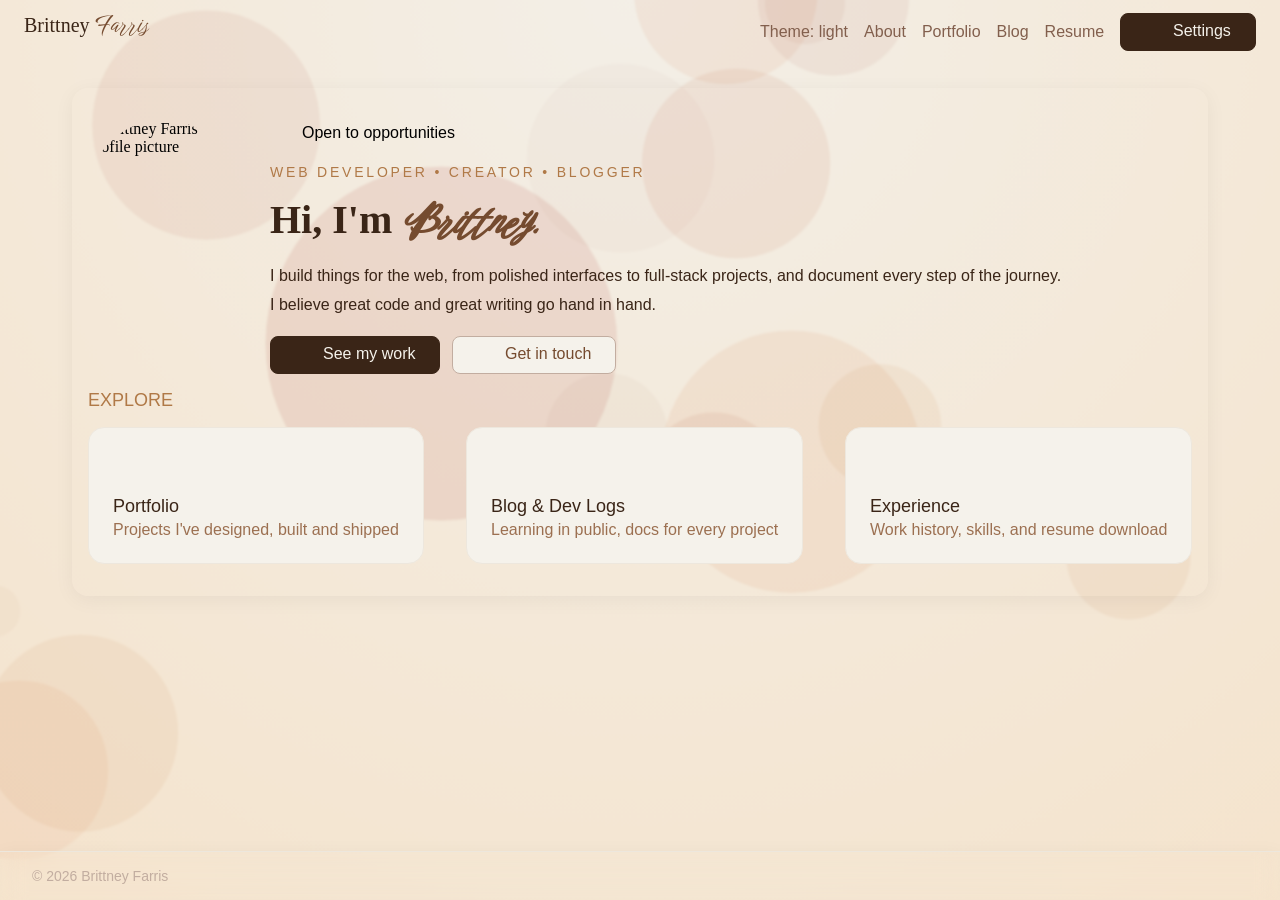
==== commit 1918e8ea: "1st test of css redesign" ====
--- a/index.html
+++ b/index.html
@@ -28,62 +28,83 @@
 <body class="grid-container">
     <canvas id="canvas-bg" aria-hidden="true"></canvas>
 
-    <header class="space-between flex bg-highlight bg-alpha-25 glass lborder-b py-sm px-lg">
+    <header class="space-between flex py-sm px-lg">
         <a class="no-text-decoration" href="#">
-            <p class="bitstream-charter text-primary large-text">Brittney <span
-                    class="text-secondary birthstone-bounce xlarge-text">Farris</span></p>
+            <p class="bitstream-charter h-brittney-tc large-text">Brittney <span
+                    class="h-farris-tc birthstone-bounce xlarge-text">Farris</span></p>
         </a>
 
         <nav class="flex row gap-md aligni-center">
 
-            <button id="theme-toggle-btn" class="arial-nova text-primary" type="button">Toggle Theme</button>
+            <button id="theme-toggle-btn" class="arial-nova header-tc" type="button">Toggle Theme</button>
 
-            <a class="arial-nova text-primary no-text-decoration" href="#">About</a>
-            <a class="arial-nova text-primary no-text-decoration" href="./portfolio_page/index.html">Portfolio</a>
-            <a class="arial-nova text-primary no-text-decoration" href="./blogs_page/index.html">Blog</a>
-            <a class="arial-nova text-primary no-text-decoration" href="./experience_page/index.html">Resume</a>
-            <content-box text="Contact Me" url-link="#" variant="dark" svg="svg"></content-box>
+            <a class="arial-nova header-tc no-text-decoration" href="#">About</a>
+            <a class="arial-nova header-tc no-text-decoration" href="./portfolio_page/index.html">Portfolio</a>
+            <a class="arial-nova header-tc no-text-decoration" href="./blogs_page/index.html">Blog</a>
+            <a class="arial-nova header-tc no-text-decoration" href="./experience_page/index.html">Resume</a>
+            <content-box text="Settings" url-link="#" variant="dark" svg="./assets/svg_library/gear-settings-svgrepo-com.svg"></content-box>
         </nav>
     </header>
 
-    <main class="px-4xl py-2xl flex column">
-        <section class="flex row gap-xl">
-            <img class="avatar-circle" src="https://placehold.co/150" width="150" height="150"
-                alt="Brittney Farris profile picture" />
-            <section class="flex column gap-md">
-                <tag-box text="Open to opportunities" variant="status" svg="•"></tag-box>
-                <p class="text-tertiary xsmall-text large-spaced-text arial-nova">WEB DEVELOPER • CREATOR • BLOGGER</p>
-                <h1 class="bitstream-charter text-primary">Hi, I'm <i
-                        class="text-secondary birthstone-bounce">Brittney.</i></h1>
-                <p class="arial-nova text-primary large-line-height small-text">I build things for the web, from
-                    polished interfaces to full-stack projects, and document every step of the journey. I believe great
-                    code and great writing go hand in hand.</p>
-                <nav class="flex row gap-sm py-sm">
-                    <content-box text="See my work" url-link="#" variant="dark" svg="svg"></content-box>
-                    <content-box text="Get in touch" url-link="#" variant="light" svg="svg"></content-box>
+    <main class="px-3xl py-lg flex column">
+        <section class="px-md py-xl  rounded-corners bg-alpha-25 glass">
+            <section class="flex row gap-xl">
+                <img class="avatar-circle" src="https://placehold.co/150" width="150" height="150"
+                    alt="Brittney Farris profile picture" />
+                <section class="flex column gap-md">
+                    <tag-box text="Open to opportunities" variant="status" svg="•"></tag-box>
+                    <p class="b-tag-line-tc xsmall-text large-spaced-text arial-nova">WEB DEVELOPER • CREATOR • BLOGGER
+                    </p>
+                    <h1 class="bitstream-charter b-intro-tc">Hi, I'm <i
+                            class="b-introname-tc birthstone-bounce">Brittney.</i></h1>
+                    <p class="arial-nova b-desc-tc large-line-height small-text">I build things for the web, from
+                        polished interfaces to full-stack projects, and document every step of the journey.<br>I believe
+                        great code and great writing go hand in hand.
+                    </p>
+                    <nav class="flex row gap-sm">
+                        <content-box class="cbhover" text="See my work" url-link="#" variant="dark"
+                            svg="./assets/svg_library/grid.svg"></content-box>
+                        <content-box class="cbhover" text="Get in touch" url-link="#" variant="light"
+                            svg="./assets/svg_library/envelope.svg"></content-box>
+                    </nav>
+                </section>
+            </section>
+            <section>
+                <h2 class="b-explore-tc medium-text spaced-text arial-nova py-md thin-weight">EXPLORE</h2>
+                <nav class="flex space-between gap-xl">
+                    <desc-button title="Portfolio" description="Projects I've designed, built and shipped" url-link="#"
+                        left-svg="./assets/svg_library/rocket-ship-rocket-svgrepo-com.svg" right-svg="./assets/svg_library/arrow-up-right-svgrepo-com.svg" class="cbhover"></desc-button>
+                    <desc-button title="Blog & Dev Logs" description="Learning in public, docs for every project"
+                        url-link="#" left-svg="./assets/svg_library/pencil-svgrepo-com.svg" right-svg="./assets/svg_library/arrow-up-right-svgrepo-com.svg" class="cbhover"></desc-button>
+                    <desc-button title="Experience" description="Work history, skills, and resume download" url-link="#"
+                        left-svg="./assets/svg_library/briefcase-svgrepo-com.svg" right-svg="./assets/svg_library/arrow-up-right-svgrepo-com.svg" class="cbhover"></desc-button>
                 </nav>
             </section>
         </section>
-        <section>
-            <h2 class="text-secondary medium-text spaced-text arial-nova py-md thin-weight">EXPLORE</h2>
-            <nav class="flex space-between">
-                <desc-button title="Portfolio" description="Projects I've designed, built and shipped" url-link="#"
-                    left-svg="svg" right-svg="svg"></desc-button>
-                <desc-button title="Blog & Dev Logs" description="Learning in public, docs for every project"
-                    url-link="#" left-svg="svg" right-svg="svg"></desc-button>
-                <desc-button title="Experience" description="Work history, skills, and resume download" url-link="#"
-                    left-svg="svg" right-svg="svg"></desc-button>
-            </nav>
-        </section>
     </main>
 
-    <footer class="bg-primary bg-alpha-25 glass lborder-t">
-        <section class="flex space-between py-xs px-xl aligni-center">
-            <p class="text-tertiary arial-nova xsmall-text">© 2026 Brittney Farris</p>
+    <footer class="f-bgc bg-alpha-25 glass f-brc">
+        <section class="flex space-between py-2xs px-xl aligni-center">
+            <p class="f-copyright-tc arial-nova xsmall-text">© 2026 Brittney Farris</p>
             <nav>
-                <a class="arial-nova text-primary" href="#">Mail</a>
-                <a class="arial-nova text-primary" href="#">Github</a>
-                <a class="arial-nova text-primary" href="#">LinkedIn</a>
+                <a href="mailto:brittneynfarris1303@proton.me" class="icon-link" aria-label="Send email">
+                    <svg class="icon closed-icon f-sc" aria-hidden="true">
+                        <use href="./assets/svg_library/envelope.svg"></use>
+                    </svg>
+                    <svg class="icon open-icon f-sc" aria-hidden="true">
+                        <use href="./assets/svg_library/envelope-open-svgrepo-com.svg"></use>
+                    </svg>
+                </a>
+                <a href="https://github.com/pippikittycat" class="icon-link" aria-label="Link to Github">
+                    <svg class="icon f-sc" aria-hidden="true">
+                        <use href="./assets/svg_library/github.svg"></use>
+                    </svg>
+                </a>
+                <a href="https://linkedin.com" class="icon-link" aria-label="Link to LinkedIn">
+                    <svg class="icon f-sc" aria-hidden="true">
+                        <use href="./assets/svg_library/linkedin.svg"></use>
+                    </svg>
+                </a>
             </nav>
         </section>
     </footer>
--- a/assets/global.css
+++ b/assets/global.css
@@ -10,16 +10,20 @@
 
 :root {
   /* Light Mode Palette */
-  --brown-sugar: 176 118 68;
-  --medium-roast: 57 33 13;
-  --irish-coffee: 115 68 30;
-  --soft-pillow: 253 244 232;
-  --tapioca: 222 199 179;
-  --decreasing-brown: 156 119 90;
-  --almond: 242 229 217;
-  --polar-bear: 235 233 222;
-  --mistletoe: 139 160 124;
-  --statusgreen: 0 128 0;
+  /* 
+    Deepest browns to light neutrals 
+    1 is the darkest, 10 is the lightest
+  */
+  --deep-espresso-1: 58, 37, 23;
+  --rich-brown-2: 117, 75, 47;
+  --dark-brown-3: 130, 95, 77;
+  --medium-brown-4: 156, 112, 81;
+  --golden-tan-5: 176, 121, 71;
+  --light-tan-6: 189, 137, 99;
+  --warm-beige-7: 194, 173, 160;
+  --pale-beige-8: 214, 200, 187;
+  --off-white-9: 237, 231, 221;
+  --pale-ivory-10: 245, 242, 235;
 
   /* Dark Mode Palette */
   --obsidian: 18 16 22;
@@ -31,6 +35,7 @@
   --pastel-lavender: 220 206 242;
   --soft-fog: 240 236 248;
   --electric-violet: 190 155 255;
+  --dark-shadow: 0 0 0;
 }
 
 /*===================================================== 
@@ -47,580 +52,949 @@
 
 :root,
 [data-theme="light"] {
-  /* Page Structure */
-  --bg-primary: var(--almond);
-  --bg-secondary: var(--tapioca);
-  --bg-tertiary: var(--medium-roast);
-  --bg-accent: var(--decreasing-brown);
-  --bg-highlight: var(--soft-pillow);
-  --bg-status: var(--mistletoe);
-  --bg-background: var(--soft-pillow);
-
-  /* Typography */
-  --text-primary: var(--medium-roast);
-  --text-secondary: var(--decreasing-brown);
-  --text-tertiary: var(--irish-coffee);
-  --text-accent: var(--brown-sugar);
-  --text-highlight: var(--soft-pillow);
-  --text-footer: var(--tapioca);
-  --text-status: var(--statusgreen);
-
-  /* Accents & Highlights */
-  --lborder-color: var(--tapioca);
-  --dborder-color: var(--medium-roast);
-}
-
-[data-theme="dark"] {
-  /* Page Structure */
-  --bg-primary: var(--charcoal-plum);
-  --bg-secondary: var(--charcoal-plum);
-  --bg-tertiary: var(--pastel-lavender);
-  --bg-accent: var(--sugar-plum);
-  --bg-highlight: var(--charcoal-plum);
-  --bg-background: var(--obsidian);
-
-  /* Typography */
-  --text-primary: var(--soft-fog);
-  --text-secondary: var(--pastel-lavender);
-  --text-tertiary: var(--sugar-plum);
-  --text-accent: var(--obsidian);
-  --text-highlight: var(--obsidian);
-
-  /* Accents & Highlights */
-  --lborder-color: var(--charcoal-plum);
-  --dborder-color: var(--sugar-plum);
-}
-
-/*=====================================================
+  /*
+    tc: text color
+    brc: border color
+    bgc: background color
+    h: header
+    b: body
+    sc: svg color
+  */
+
+  /* Header */
+  --h-brittney-tc: var(--deep-espresso-1);
+  --h-farris-tc: var(--rich-brown-2);
+  --header-tc: var(--dark-brown-3);
+
+  /* Body */
+  --b-tag-line-tc: var(--golden-tan-5);
+  --b-intro-tc: var(--deep-espresso-1);
+  --b-introname-tc: var(--rich-brown-2);
+  --b-desc-tc: var(--deep-espresso-1);
+  --b-explore-tc: var(--golden-tan-5);
+  --b-bgc: var(--pale-ivory-10);
+  --b-brc: var(--off-white-9);
+
+  /* Content Box */
+  --lcontent-box-tc: var(--rich-brown-2);
+  --lcontent-box-bgc: var(--pale-ivory-10);
+  --lcontent-box-brc: var(--warm-beige-7);
+  --lcontent-box-sc: var(--rich-brown-2);
+
+  --dcontent-box-tc: var(--pale-ivory-10);
+  --dcontent-box-bgc: var(--deep-espresso-1);
+  --dcontent-box-sc: var(--pale-ivory-10);
+  --dcontent-box-brc: var(--deep-espresso-1);
+
+  /* Description Button */
+  --ldescbtn-title-tc: var(--deep-espresso-1);
+  --ldescbtn-desc-tc: var(--medium-brown-4);
+  --ldescbtn-left-sc: var(--light-tan-6);
+  --ldescbtn-right-sc: var(--pale-beige-8);
+  --ldescbtn-brc: var(--off-white-9);
+  --ldescbtn-bgc: var(--pale-ivory-10);
+
+  /* Footer */
+  --f-copyright-tc: var(--warm-beige-7);
+  --f-brc: var(--off-white-9);
+  --f-sc: var(--medium-brown-4);
+  --f-bgc: var(--pale-ivory-10);
+
+  }
+
+  [data-theme="dark"] {
+    /* Page Structure */
+    --bg-primary: var(--charcoal-plum);
+    --bg-secondary: var(--charcoal-plum);
+    --bg-tertiary: var(--pastel-lavender);
+    --bg-accent: var(--sugar-plum);
+    --bg-highlight: var(--charcoal-plum);
+    --bg-background: var(--obsidian);
+
+    /* Typography */
+    --text-primary: var(--soft-fog);
+    --text-secondary: var(--pastel-lavender);
+    --text-tertiary: var(--sugar-plum);
+    --text-accent: var(--obsidian);
+    --text-highlight: var(--obsidian);
+
+    /* Accents & Highlights */
+    --lborder-color: var(--charcoal-plum);
+    --dborder-color: var(--sugar-plum);
+    --shadow-color: var(--dark-shadow);
+  }
+
+  /*=====================================================
 3. SYSTEM DESIGN TOKENS
 
 All non-color design values live here in :root.
 If a value here is changed, it'll update across the site.
 =====================================================*/
 
-:root {
-  /* Font Stacks */
-
-  --font-sans: Inter, Roboto, 'Helvetica Neue', 'Arial Nova', 'Nimbus Sans', Arial, sans-serif;
-  --font-display: 'Birthstone Bounce', cursive;
-  --font-serif: Charter, 'Bitstream Charter', 'Sitka Text', Cambria, serif;
-
-  /* Type Scale */
-
-  --text-xs: 0.875rem;
-  --text-sm: 1rem; 
-  --text-md: 1.125rem;
-  --text-lg: 1.25rem;
-  --text-xl: 1.5rem;
-  --text-2xl: 2rem;
-  --text-3xl:2.5rem;
-  
-  /* Line Heights */
-
-  --lh-tight: 1.2;
-  --lh-normal: 1.5;
-  --lh-wide: 1.8;
-
-  /* Letter Spacing */
-
-  --tracking-tight: -0.05em;
-  --tracking-wide: 0.2em;
-
-  /* Font Weights */
-
-  --fw-thin: 100;
-  --fw-normal: 400;
-  --fw-bold: 700;
-
-  /* Spacing Scale (Padding/Margins/Gaps) */
-
-  --space-3xs: 0.125rem; /* 2px */
-  --space-2xs: 0.25rem; /* 4px */
-  --space-xs: 0.5rem; /* 8px */
-  --space-sm: 0.75rem; /* 12px */
-  --space-md: 1rem; /* 16px - BASE UNIT */
-  --space-lg: 1.5rem; /* 24px */
-  --space-xl: 2rem; /* 32px */
-  --space-2xl: 3rem; /* 48px */
-  --space-3xl: 4.5rem; /* 72px */
-  --space-4xl: 6rem; /* 96px */
-
-  /* Component Dimensions & Borders */
-
-  --radius-sm: 0.5rem;
-  --radius-md: 1rem;
-  --radius-lg: 2rem;
-  --radius-full: 50%;
-  
-  --border-width-sm: 0.050rem;
-  --border-width-std: 0.075rem;
-  --icon-size-std: 1rem;
-
-  --min-card-width:20rem;
-}
-
-/*=====================================================
+  :root {
+    /* Font Stacks */
+
+    --font-sans: Inter, Roboto, 'Helvetica Neue', 'Arial Nova', 'Nimbus Sans', Arial, sans-serif;
+    --font-display: 'Birthstone Bounce', cursive;
+    --font-serif: Charter, 'Bitstream Charter', 'Sitka Text', Cambria, serif;
+
+    /* Type Scale */
+
+    --text-xs: 0.875rem;
+    --text-sm: 1rem;
+    --text-md: 1.125rem;
+    --text-lg: 1.25rem;
+    --text-xl: 1.5rem;
+    --text-2xl: 2rem;
+    --text-3xl:2.5rem;
+
+    /* Line Heights */
+
+    --lh-tight: 1.2;
+    --lh-normal: 1.5;
+    --lh-wide: 1.8;
+
+    /* Letter Spacing */
+
+    --tracking-tight: -0.05em;
+    --tracking-wide: 0.2em;
+
+    /* Font Weights */
+
+    --fw-thin: 100;
+    --fw-normal: 400;
+    --fw-bold: 700;
+
+    /* Spacing Scale (Padding/Margins/Gaps) */
+
+    --space-3xs: 0.125rem;
+    /* 2px */
+    --space-2xs: 0.25rem;
+    /* 4px */
+    --space-xs: 0.5rem;
+    /* 8px */
+    --space-sm: 0.75rem;
+    /* 12px */
+    --space-md: 1rem;
+    /* 16px - BASE UNIT */
+    --space-lg: 1.5rem;
+    /* 24px */
+    --space-xl: 2rem;
+    /* 32px */
+    --space-2xl: 3rem;
+    /* 48px */
+    --space-3xl: 4.5rem;
+    /* 72px */
+    --space-4xl: 6rem;
+    /* 96px */
+
+    /* Component Dimensions & Borders */
+
+    --radius-sm: 0.5rem;
+    --radius-md: 1rem;
+    --radius-lg: 2rem;
+    --radius-full: 50%;
+
+    --border-width-sm: 0.050rem;
+    --border-width-std: 0.075rem;
+    --icon-size-std: 1rem;
+
+    --min-card-width:20rem;
+  }
+
+  /*=====================================================
 4. HTML ROLE-BASED TOKENS
 =====================================================*/
 
-/* Modern Reset */
-*,
-*::before,
-*::after {
-  box-sizing: border-box;
-  margin: 0;
-  padding: 0;
-}
-
-body {
-  /* FIXED: 100vw/100vh includes width of vertical scrollbar, can make body/canvas stretch wider than actual element viewport*/
-  width: 100%;
-  min-height: 100vh;
-  overflow-x: hidden;
-  background-color: transparent;
-  color: rgb(var(--text-primary));
-}
-
-html {
-  background-color: rgb(var(--soft-pillow)); /* Light theme default background fallback */
-}
-
-[data-theme="dark"] {
-  background-color: rgb(var(--obsidian)); /* Dark theme default background fallback*/
-}
-
-html, body {
-  overflow: hidden; /* Prevents scrollbar trigger during init */
-}
-
-canvas { /*=====================================================TO DO: EXAMINE IF NECESSARY FOR MULTIPLE PARAMETERS*/
-  display: block;
-  position: fixed; /* Fixed: changed from absolute so it covers the screen during scoll*/
-  top: -10px;
-  left: -10px;
-  width: calc(100% + 20px); /* FIXED: 100vw/100vh includes width of vertical scrollbar, can make body/canvas stretch wider than actual element viewport*/
-  height: calc(100% + 20px); /* FIXED: 100vw/100vh includes width of vertical scrollbar, can make body/canvas stretch wider than actual element viewport*/
-  z-index: -1;
-  pointer-events: none;
-  filter: blur(1px);
-}
-
-svg { /*=====================================================TO DO: EXAMINE IF NECESSARY FOR MULTIPLE PARAMETERS*/
-  width:var(--icon-size-std);
-  height: auto;
-  max-width: 100%;
-}
-
-.avatar-circle { /*=====================================================TO DO: EXAMINE IF NECESSARY FOR MULTIPLE PARAMETERS*/
-  border-radius: var(--radius-full);
-  object-fit: cover;
-  aspect-ratio: 1 / 1;
-  width: 150px;
-  height: 150px;
-  flex-shrink: 0; /* Prevents hero flex container from shrinking image */
-}
-
-button {
-  all: unset;
-  cursor: pointer;
-}
-
-button:focus-visible {
-  outline: 2px solid rgb(var(--text-accent));
-  outline-offset: 2px;
-}
-
-header nav {
-  min-height: 2.5rem;
-}
-
-header nav a,
-#theme-toggle-btn {
-  display: inline-flex;
-  align-items: center;
-  height: 2.5rem;
-  line-height: 1;
-}
-
-/*===================================================== 
+  /* Modern Reset */
+  *,
+  *::before,
+  *::after {
+    box-sizing: border-box;
+    margin: 0;
+    padding: 0;
+  }
+
+  body {
+    /* FIXED: 100vw/100vh includes width of vertical scrollbar, can make body/canvas stretch wider than actual element viewport*/
+    width: 100%;
+    min-height: 100vh;
+    overflow-x: hidden;
+    background-color: transparent;
+    color: rgb(var(--text-primary));
+  }
+
+  html {
+    background-color: rgb(var(--soft-pillow));
+    /* Light theme default background fallback */
+  }
+
+  [data-theme="dark"] {
+    background-color: rgb(var(--obsidian));
+    /* Dark theme default background fallback*/
+  }
+
+  html, body {
+    overflow: hidden;
+    /* Prevents scrollbar trigger during init */
+  }
+
+  canvas {
+    display: block;
+    position: fixed;
+    /* Fixed: changed from absolute so it covers the screen during scoll*/
+    top: -10px;
+    left: -10px;
+    width: calc(100% + 20px);
+    /* FIXED: 100vw/100vh includes width of vertical scrollbar, can make body/canvas stretch wider than actual element viewport*/
+    height: calc(100% + 20px);
+    /* FIXED: 100vw/100vh includes width of vertical scrollbar, can make body/canvas stretch wider than actual element viewport*/
+    z-index: -1;
+    pointer-events: none;
+    filter: blur(1px);
+  }
+
+  svg {
+    width:var(--icon-size-std);
+    height: auto;
+    max-width: 100%;
+  }
+
+  .avatar-circle {
+    border-radius: var(--radius-full);
+    object-fit: cover;
+    aspect-ratio: 1 / 1;
+    width: 150px;
+    height: 150px;
+    flex-shrink: 0;
+    /* Prevents hero flex container from shrinking image */
+  }
+
+  button {
+    all: unset;
+    cursor: pointer;
+  }
+
+  button:focus-visible {
+    outline: 2px solid rgb(var(--text-accent));
+    outline-offset: 2px;
+  }
+
+  header nav {
+    min-height: 2.5rem;
+  }
+
+  header nav a,
+  #theme-toggle-btn {
+    display: inline-flex;
+    align-items: center;
+    height: 2.5rem;
+    line-height: 1;
+  }
+
+  /* Update your global SVG rule to be safer */
+  svg {
+    width: var(--icon-size-std, 1.25rem);
+    height: 1.25rem;
+    max-width: 100%;
+  }
+
+  /* Ensure footer section aligns items vertically and fixes the typo class effect */
+  footer section.flex {
+    display: flex;
+    align-items: center;
+    justify-content: space-between;
+  }
+
+  /* Apply your nav height/centering rules globally to ALL nav links (header and footer) */
+  nav a,
+  #theme-toggle-btn {
+    display: inline-flex;
+    align-items: center;
+    justify-content: center;
+    height: 2.5rem;
+    line-height: 1;
+  }
+
+  /* Footer icon link container (Grid stack for the envelope hover effect) */
+  .icon-link {
+    display: inline-grid;
+    place-items: center;
+    width: 2.5rem;
+    height: 2.5rem;
+    margin-left: 0.5rem;
+    /* Added translateY to the transition list */
+    transition: color 0.2s ease, transform 0.2s ease;
+  }
+
+  /* Force stacked SVGs to share the exact same grid space */
+  .icon-link .icon {
+    grid-column: 1 / -1;
+    grid-row: 1 / -1;
+    width: 1rem;
+    height: 1rem;
+    fill: currentColor;
+    /* Sped up the opacity transition and added ease-in-out */
+    transition: opacity 0.05s ease;
+  }
+
+  .icon-link:hover {
+    transform: translateY(-3px);
+  }
+
+  /* Envelope hover effect states */
+  .icon-link .open-icon {
+    opacity: 0;
+  }
+
+  .icon-link .closed-icon {
+    opacity: 1;
+  }
+
+  .icon-link:hover .closed-icon {
+    opacity: 0;
+  }
+
+  .icon-link:hover .open-icon {
+    opacity: 1;
+  }
+
+  /*===================================================== 
 5. THEMED ROLE UTILITIES
 
 Use these for page structure so theme toggling works automatically.
 =====================================================*/
 
-.bg-primary { 
-  background-color: rgb(var(--bg-primary)); 
-  --active-color: var(--bg-primary);
-}
-
-.bg-secondary { 
-  background-color: rgb(var(--bg-secondary)); 
-  --active-color: var(--bg-secondary); /* Fixed: Was mistakenly --bg-primary */
-}
-
-.bg-accent { 
-  background-color: rgb(var(--bg-accent)); 
-  --active-color: var(--bg-accent);
-}
-
-.bg-tertiary { 
-  background-color: rgb(var(--bg-tertiary)); 
-  --active-color: var(--bg-tertiary);
-}
-  
-.bg-highlight { 
-  background-color: rgb(var(--bg-highlight)); 
-  --active-color: var(--bg-highlight);
-}
-
-.bg-status { 
-  background-color: rgb(var(--bg-status)); 
-  --active-color: var(--bg-status);
-}
-
-/* Created as a fallback if canvas generation fails */
-.bg-background {
-  background-color: rgb(var(--bg-background));
-  --active-color: var(--bg-background);
-}
-
-.text-primary { color: rgb(var(--text-primary)); }
-.text-secondary { color: rgb(var(--text-secondary)); }
-.text-tertiary { color: rgb(var(--text-tertiary)); }
-.text-accent { color: rgb(var(--text-accent)); }
-.text-highlight { color: rgb(var(--text-highlight)); }
-.text-footer { color: rgb(var(--text-footer)); }
-.text-status { color: rgb(var(--text-status)); }
-
-/*=====================================================
-6. COLOR PALETTE - LITERAL UTILITY CLASSES 
-
-Fixed colors unaffected by theme.
-=====================================================*/
-
-/* Brown Sugar */
-
-.brown-sugar { color: rgb(var(--brown-sugar)); }
-.brown-sugar-bg { 
-  background-color: rgb(var(--brown-sugar)); 
-  --active-color: var(--brown-sugar);
-}
-
-/* Medium Roast */
-
-.medium-roast { color: rgb(var(--medium-roast)); }
-.medium-roast-bg { 
-  background-color: rgb(var(--medium-roast)); 
-  --active-color: var(--medium-roast);
-}
-
-/* Irish Coffee */
-
-.irish-coffee { color: rgb(var(--irish-coffee)); }
-.irish-coffee-bg { 
-  background-color: rgb(var(--irish-coffee)); 
-  --active-color: var(--irish-coffee);
-}
-
-/* Soft Pillow */
-
-.soft-pillow { color: rgb(var(--soft-pillow)); }
-.soft-pillow-bg { 
-  background-color: rgb(var(--soft-pillow)); 
-  --active-color: var(--soft-pillow);
-}
-
-/* Tapioca */
-
-.tapioca { color: rgb(var(--tapioca)); }
-.tapioca-bg { 
-  background-color: rgb(var(--tapioca)); 
-  --active-color: var(--tapioca);
-}
-
-/* Decreasing Brown */
-
-.decreasing-brown { color: rgb(var(--decreasing-brown)); }
-.decreasing-brown-bg { 
-  background-color: rgb(var(--decreasing-brown)); 
-  --active-color: var(--decreasing-brown);
-}
-
-/* Almond */
-
-.almond { color: rgb(var(--almond)); }
-.almond-bg { 
-  background-color: rgb(var(--almond)); 
-  --active-color: var(--almond);
-}
-
-/* Polar Bear */
-
-.polar-bear { color: rgb(var(--polar-bear)); }
-.polar-bear-bg { 
-  background-color: rgb(var(--polar-bear)); 
-  --active-color: var(--polar-bear);
-}
-
-/* Mistletoe */
-
-.mistletoe { color: rgb(var(--mistletoe)); }
-.mistletoe-bg { 
-  background-color: rgb(var(--mistletoe)); 
-  --active-color: var(--mistletoe);
-}
-
-/* =====================================================
-7. UNIVERSAL ALPHA MODIFIERS
+  /* Header */
+  .h-brittney-tc {
+    color: rgb(var(--h-brittney-tc));
+  }
+
+  .h-farris-tc {
+    color: rgb(var(--rich-brown-2));
+  }
+
+  .header-tc {
+    color: rgb(var(--dark-brown-3));
+  }
+
+  /* Body */
+  .b-tag-line-tc {
+    color: rgb(var(--b-tag-line-tc));
+  }
+
+  .b-intro-tc {
+    color: rgb(var(--b-intro-tc));
+  }
+
+  .b-introname-tc {
+    color: rgb(var(--b-introname-tc));
+  }
+
+  .b-desc-tc {
+    color: rgb(var(--b-desc-tc));
+  }
+
+  .b-explore-tc {
+    color: rgb(var(--b-explore-tc));
+  }
+
+  .b-bgc {
+    background-color: rgb(var(--b-bgc));
+    --active-color: var(--b-bgc);
+  }
+
+  .b-brc {
+    border: var(--border-width-std, 0.075rem) solid rgb(var(--b-brc));
+  }
+
+  /* Content Box */
+  .lcontent-box-tc {
+    color: rgb(var(--lcontent-box-tc));
+  }
+
+  .lcontent-box-bgc {
+    background-color: rgb(var(--lcontent-box-bgc));
+    --active-color: var(--lcontent-box-bgc);
+  }
+
+  .lcontent-box-brc {
+    border: var(--border-width-std, 0.075rem) solid rgb(var(--lcontent-box-brc));
+  }
+
+  .lcontent-box-sc {
+    color: rgb(var(--lcontent-box-sc));
+  }
+
+  .dcontent-box-tc {
+    color: rgb(var(--dcontent-box-tc));
+  }
+
+  .dcontent-box-bgc {
+    background-color: rgb(var(--dcontent-box-bgc));
+    --active-color: var(--dcontent-box-bgc);
+  }
+
+  .dcontent-box-sc {
+    color: rgb(var(--dcontent-box-sc));
+  }
+
+  .dcontent-box-brc {
+    border: var(--border-width-std, 0.075rem) solid rgb(var(--dcontent-box-brc));
+  }
+
+  /* Description Button */
+  .ldescbtn-title-tc {
+    color: rgb(var(--ldescbtn-title-tc));
+  }
+
+  .ldescbtn-desc-tc {
+    color: rgb(var(--ldescbtn-desc-tc));
+  }
+
+  .ldescbtn-left-sc {
+    color: rgb(var(--ldescbtn-left-sc));
+  }
+
+  .ldescbtn-right-sc {
+    color: rgb(var(--ldescbtn-right-sc));
+  }
+
+  .ldescbtn-brc {
+    border: var(--border-width-std, 0.075rem) solid rgb(var(--ldescbtn-brc));
+  }
+
+  .ldescbtn-bgc {
+    background-color: rgb(var(--ldescbtn-bgc));
+    --active-color: var(--ldescbtn-bgc);
+  }
+
+  /* Footer */
+  .f-copyright-tc {
+    color: rgb(var(--f-copyright-tc));
+  }
+
+  .f-brc {
+    border-top: var(--border-width-std, 0.075rem) solid rgb(var(--f-brc));
+  }
+
+  .f-sc {
+    color: rgb(var(--f-sc));
+  }
+
+  .f-bgc {
+    background-color: rgb(var(--f-bgc));
+    --active-color: var(--f-bgc);
+  }
+
+  /* =====================================================
+6. UNIVERSAL ALPHA MODIFIERS
 
 Combine these with ANY -bg class above, or role-based bg class.
 ===================================================== */
 
-.bg-alpha-90 { background-color: rgb(var(--active-color) / 0.90); }
-.bg-alpha-75 { background-color: rgb(var(--active-color) / 0.75); }
-.bg-alpha-50 { background-color: rgb(var(--active-color) / 0.50); }
-.bg-alpha-25 { background-color: rgb(var(--active-color) / 0.25); }
-
-/* =====================================================
+  .bg-alpha-90 {
+    background-color: rgb(var(--active-color) / 0.90);
+  }
+
+  .bg-alpha-75 {
+    background-color: rgb(var(--active-color) / 0.75);
+  }
+
+  .bg-alpha-50 {
+    background-color: rgb(var(--active-color) / 0.50);
+  }
+
+  .bg-alpha-25 {
+    background-color: rgb(var(--active-color) / 0.25);
+  }
+
+  /* =====================================================
 8. TYPOGRAPH UTILITIES 
 ===================================================== */
 
-/* Font Families */
-
-.arial-nova { font-family: var(--font-sans); }
-.birthstone-bounce { font-family: var(--font-display); }
-.bitstream-charter { font-family: var(--font-serif); }
-
-/* Headings (linked directly to Type Scale tokens) */
-
-h1 { font-size: var(--text-3xl); }
-h2 { font-size: var(--text-2xl); }
-h3 { font-size: var(--text-xl); }
-h4 { font-size: var(--text-lg); }
-h5 { font-size: var(--text-md); }
-h6 { font-size: var(--text-sm); }
-
-/* Utility Text Classes */
-
-.xsmall-text { font-size: var(--text-xs); }
-.small-text { font-size: var(--text-sm); }
-.medium-text { font-size: var(--text-md); }
-.large-text { font-size: var(--text-lg); }
-.xlarge-text { font-size: var(--text-xl); }
-
-/* Line Heights */
-
-.small-line-height { line-height: var(--lh-tight); }
-.medium-line-height { line-height: var(--lh-normal); } 
-.large-line-height { line-height: var(--lh-wide); }
-
-/* Letter Spacing */
-
-.small-spaced-text {letter-spacing: var(--tracking-tight);}
-.large-spaced-text {letter-spacing: var(--tracking-wide);}
-
-/* Font Weights */
-
-.thin-weight {font-weight: var(--fw-thin);}
-.normal-weight {font-weight: var(--fw-normal);}
-.bold-weight {font-weight: var(--fw-bold);}
-
-/* Text Alignment & Decoration */
-
-.text-align-center { text-align: center; }
-.no-text-decoration { text-decoration: none; }
-
-/* =====================================================
+  /* Font Families */
+
+  .arial-nova {
+    font-family: var(--font-sans);
+  }
+
+  .birthstone-bounce {
+    font-family: var(--font-display);
+  }
+
+  .bitstream-charter {
+    font-family: var(--font-serif);
+  }
+
+  /* Headings (linked directly to Type Scale tokens) */
+
+  h1 {
+    font-size: var(--text-3xl);
+  }
+
+  h2 {
+    font-size: var(--text-2xl);
+  }
+
+  h3 {
+    font-size: var(--text-xl);
+  }
+
+  h4 {
+    font-size: var(--text-lg);
+  }
+
+  h5 {
+    font-size: var(--text-md);
+  }
+
+  h6 {
+    font-size: var(--text-sm);
+  }
+
+  /* Utility Text Classes */
+
+  .xsmall-text {
+    font-size: var(--text-xs);
+  }
+
+  .small-text {
+    font-size: var(--text-sm);
+  }
+
+  .medium-text {
+    font-size: var(--text-md);
+  }
+
+  .large-text {
+    font-size: var(--text-lg);
+  }
+
+  .xlarge-text {
+    font-size: var(--text-xl);
+  }
+
+  /* Line Heights */
+
+  .small-line-height {
+    line-height: var(--lh-tight);
+  }
+
+  .medium-line-height {
+    line-height: var(--lh-normal);
+  }
+
+  .large-line-height {
+    line-height: var(--lh-wide);
+  }
+
+  /* Letter Spacing */
+
+  .small-spaced-text {
+    letter-spacing: var(--tracking-tight);
+  }
+
+  .large-spaced-text {
+    letter-spacing: var(--tracking-wide);
+  }
+
+  /* Font Weights */
+
+  .thin-weight {
+    font-weight: var(--fw-thin);
+  }
+
+  .normal-weight {
+    font-weight: var(--fw-normal);
+  }
+
+  .bold-weight {
+    font-weight: var(--fw-bold);
+  }
+
+  /* Text Alignment & Decoration */
+
+  .text-align-center {
+    text-align: center;
+  }
+
+  .no-text-decoration {
+    text-decoration: none;
+  }
+
+  /* =====================================================
 9. LAYOUT, BOX MODEL & SPACING
 ===================================================== */
 
-/* Page Grid Layout */
-
-.grid-container { /*=====================================================TO DO: EXAMINE IF NECESSARY FOR MULTIPLE PARAMETERS*/
-  display: grid;
-  grid-template-rows: auto 1fr auto;
-  min-height: 100dvh;
-}
-
-/* Flexbox Helpers */
-
-.block {display: block;}
-.flex {display: flex;}
-
-.row {flex-direction: row;}
-.column {flex-direction: column;}
-
-.fit-content {width: fit-content;}
-
-.space-between {justify-content: space-between;}
-.space-evenly {justify-content: space-evenly;}
-.justify-center {justify-content: center;}
-
-.alignc-center { align-content: center;}
-.aligni-center { align-items: center; }
-
-/* Flex & Grid Gaps */
-.gap-2xs { gap: var(--space-2xs); }
-.gap-xs { gap: var(--space-xs); }
-.gap-sm { gap: var(--space-sm); }
-.gap-md { gap: var(--space-md); }
-.gap-lg { gap: var(--space-lg); }
-.gap-xl { gap: var(--space-xl); }
-.gap-2xl { gap: var(--space-2xl); }
-
-/* Border & Radius Utilities */
-
-.lborder { border: var(--border-width-std, 0.075rem) solid rgb(var(--lborder-color)); }
-.dborder { border: var(--border-width-std, 0.075rem) solid rgb(var(--dborder-color)); }
-
-.lborder-t { border-top: var(--border-width-sm, 0.050rem) solid rgb(var(--lborder-color)); }
-.lborder-b { border-bottom: var(--border-width-sm, 0.050rem) solid rgb(var(--lborder-color)); }
-
-.dborder-t { border-top: var(--border-width-sm, 0.050rem) solid rgb(var(--dborder-color)); }
-.dborder-b { border-bottom: var(--border-width-sm, 0.050rem) solid rgb(var(--dborder-color)); }
-
-.bevel-corners { border-radius: var(--radius-sm); }
-.rounded-corners { border-radius: var(--radius-md); }
-.circle-corners { border-radius: var(--radius-lg); }
-
-/* Padding Utilities */
-
-.p-2xs { padding: var(--space-2xs); }
-.p-xs { padding: var(--space-xs); }
-.p-sm { padding: var(--space-sm); }
-.p-md { padding: var(--space-md); }
-.p-lg { padding: var(--space-lg); }
-.p-xl { padding: var(--space-xl); }
-.p-2xl { padding: var(--space-2xl); }
-.p-3xl { padding: var(--space-3xl); }
-.p-4xl { padding: var(--space-4xl); }
-
-.px-xs { padding-inline: var(--space-xs); }
-.px-sm { padding-inline: var(--space-sm); }
-.px-md { padding-inline: var(--space-md); }
-.px-lg { padding-inline: var(--space-lg); }
-.px-xl { padding-inline: var(--space-xl); }
-.px-2xl { padding-inline: var(--space-2xl); }
-.px-3xl { padding-inline: var(--space-3xl); }
-.px-4xl { padding-inline: var(--space-4xl); }
-
-.py-2xs { padding-block: var(--space-2xs); }
-.py-xs { padding-block: var(--space-xs); }
-.py-sm { padding-block: var(--space-sm); }
-.py-md { padding-block: var(--space-md); }
-.py-lg { padding-block: var(--space-lg); }
-.py-xl { padding-block: var(--space-xl); }
-.py-2xl { padding-block: var(--space-2xl); }
-.py-3xl { padding-block: var(--space-3xl); }
-.py-4xl { padding-block: var(--space-4xl); }
-
-/* Margin Utilities */
-
-.my-xs { margin-block: var(--space-xs); }
-.my-sm { margin-block: var(--space-sm); }
-.my-md { margin-block: var(--space-md); }
-.my-lg { margin-block: var(--space-lg); }
-.my-xl { margin-block: var(--space-xl); }
-.m-none { margin: 0; }
-.m-auto { margin-inline: auto;}
-
-.min-width-color { min-width: var(--min-card-width); }
-
-/* =====================================================
-10. SPECIFIC ELEMENT DEFAULTS & BREAKOUTS
+  /* Page Grid Layout */
+
+  .grid-container {
+    /*=====================================================TO DO: EXAMINE IF NECESSARY FOR MULTIPLE PARAMETERS*/
+    display: grid;
+    grid-template-rows: auto 1fr auto;
+    min-height: 100dvh;
+  }
+
+  /* Flexbox Helpers */
+
+  .block {
+    display: block;
+  }
+
+  .flex {
+    display: flex;
+  }
+
+  .row {
+    flex-direction: row;
+  }
+
+  .column {
+    flex-direction: column;
+  }
+
+  .fit-content {
+    width: fit-content;
+  }
+
+  .space-between {
+    justify-content: space-between;
+  }
+
+  .space-evenly {
+    justify-content: space-evenly;
+  }
+
+  .justify-center {
+    justify-content: center;
+  }
+
+  .alignc-center {
+    align-content: center;
+  }
+
+  .aligni-center {
+    align-items: center;
+  }
+
+  /* Flex & Grid Gaps */
+  .gap-2xs {
+    gap: var(--space-2xs);
+  }
+
+  .gap-xs {
+    gap: var(--space-xs);
+  }
+
+  .gap-sm {
+    gap: var(--space-sm);
+  }
+
+  .gap-md {
+    gap: var(--space-md);
+  }
+
+  .gap-lg {
+    gap: var(--space-lg);
+  }
+
+  .gap-xl {
+    gap: var(--space-xl);
+  }
+
+  .gap-2xl {
+    gap: var(--space-2xl);
+  }
+
+  /* Border & Radius Utilities */
+
+  .lborder {
+    border: var(--border-width-std, 0.075rem) solid rgb(var(--lborder-color));
+  }
+
+  .dborder {
+    border: var(--border-width-std, 0.075rem) solid rgb(var(--dborder-color));
+  }
+
+  .lborder-t {
+    border-top: var(--border-width-sm, 0.050rem) solid rgb(var(--lborder-color));
+  }
+
+  .lborder-b {
+    border-bottom: var(--border-width-sm, 0.050rem) solid rgb(var(--lborder-color));
+  }
+
+  .dborder-t {
+    border-top: var(--border-width-sm, 0.050rem) solid rgb(var(--dborder-color));
+  }
+
+  .dborder-b {
+    border-bottom: var(--border-width-sm, 0.050rem) solid rgb(var(--dborder-color));
+  }
+
+  .bevel-corners {
+    border-radius: var(--radius-sm);
+  }
+
+  .rounded-corners {
+    border-radius: var(--radius-md);
+  }
+
+  .circle-corners {
+    border-radius: var(--radius-lg);
+  }
+
+  /* Padding Utilities */
+
+  .p-2xs {
+    padding: var(--space-2xs);
+  }
+
+  .p-xs {
+    padding: var(--space-xs);
+  }
+
+  .p-sm {
+    padding: var(--space-sm);
+  }
+
+  .p-md {
+    padding: var(--space-md);
+  }
+
+  .p-lg {
+    padding: var(--space-lg);
+  }
+
+  .p-xl {
+    padding: var(--space-xl);
+  }
+
+  .p-2xl {
+    padding: var(--space-2xl);
+  }
+
+  .p-3xl {
+    padding: var(--space-3xl);
+  }
+
+  .p-4xl {
+    padding: var(--space-4xl);
+  }
+
+  .px-xs {
+    padding-inline: var(--space-xs);
+  }
+
+  .px-sm {
+    padding-inline: var(--space-sm);
+  }
+
+  .px-md {
+    padding-inline: var(--space-md);
+  }
+
+  .px-lg {
+    padding-inline: var(--space-lg);
+  }
+
+  .px-xl {
+    padding-inline: var(--space-xl);
+  }
+
+  .px-2xl {
+    padding-inline: var(--space-2xl);
+  }
+
+  .px-3xl {
+    padding-inline: var(--space-3xl);
+  }
+
+  .px-4xl {
+    padding-inline: var(--space-4xl);
+  }
+
+  .py-2xs {
+    padding-block: var(--space-2xs);
+  }
+
+  .py-xs {
+    padding-block: var(--space-xs);
+  }
+
+  .py-sm {
+    padding-block: var(--space-sm);
+  }
+
+  .py-md {
+    padding-block: var(--space-md);
+  }
+
+  .py-lg {
+    padding-block: var(--space-lg);
+  }
+
+  .py-xl {
+    padding-block: var(--space-xl);
+  }
+
+  .py-2xl {
+    padding-block: var(--space-2xl);
+  }
+
+  .py-3xl {
+    padding-block: var(--space-3xl);
+  }
+
+  .py-4xl {
+    padding-block: var(--space-4xl);
+  }
+
+  /* Margin Utilities */
+
+  .my-xs {
+    margin-block: var(--space-xs);
+  }
+
+  .my-sm {
+    margin-block: var(--space-sm);
+  }
+
+  .my-md {
+    margin-block: var(--space-md);
+  }
+
+  .my-lg {
+    margin-block: var(--space-lg);
+  }
+
+  .my-xl {
+    margin-block: var(--space-xl);
+  }
+
+  .m-none {
+    margin: 0;
+  }
+
+  .m-auto {
+    margin-inline: auto;
+  }
+
+  .min-width-color {
+    min-width: var(--min-card-width);
+  }
+
+  /* =====================================================
+10. SPECIFIC ELEMENT DEFAULTS & ANIMATIONS
 ===================================================== */
 
-.svg-gap {gap: var(--space-sm);}
-
-/* Frosted Glass Effect */
-.glass {
-  /*Blurs the canvas/content underneath element*/
-  backdrop-filter: blur(12px);
-  -webkit-backdrop-filter: blur(12px);
-  box-shadow: 0 4px 20px rgb(0 0 0 / 0.05);
-}
-
-/* =====================================================
+  /* Frosted Glass Effect */
+  .glass {
+    /*Blurs the canvas/content underneath element*/
+    backdrop-filter: blur(12px);
+    -webkit-backdrop-filter: blur(12px);
+    box-shadow: 0 4px 20px rgb(0 0 0 / 0.05);
+  }
+
+  /* Beveled corner edges have drop shadow- subject to change- required to use box-shadow for performance saving */
+  .sh-bevel-corners {
+    /* Highly optimized shadow that automatically wraps around the border-radius */
+    box-shadow: 0 4px 12px rgba(var(--shadow-color) / 0.15);
+    /* Performance optimization: isolates the layer for smooth scrolling */
+    will-change: transform;
+    transition: box-shadow 0.25s ease;
+  }
+
+  .sh-bevel-corners:hover {
+    box-shadow: 0 12px 24px rgba(var(--shadow-color) / 0.25);
+  }
+
+  /* Content-box hover transformation*/
+  .cbhover {
+    transition: transform 0.25s cubic-bezier(0.16, 1, 0.3, 1);
+  }
+
+  .cbhover:hover {
+    transform: translateY(-4px);
+  }
+
+  /* Structural page fade-in */
+  header,
+  main,
+  footer {
+    opacity: 0;
+    transform: translateY(-28px);
+    will-change: opacity, transform;
+    animation: slideFadeDown 1.2s cubic-bezier(0.22, 1, 0.36, 1) forwards;
+  }
+
+  /* Staggered start times */
+  header {
+    animation-delay: 0.1s;
+  }
+
+  main {
+    animation-delay: 0.25s;
+  }
+
+  footer {
+    animation-delay: 0.4s;
+  }
+
+  /* Keyframes */
+  @keyframes slideFadeDown {
+    0% {
+      opacity: 0;
+      transform: translateY(-28px);
+    }
+
+    100% {
+      opacity: 1;
+      transform: translateY(0);
+    }
+  }
+
+  /* =====================================================
 11. WEB COMPONENT SKELETONS GUARDS
 ===================================================== */
 
-/* Force custom tags to act as block-level inline elements immediately*/
-/* Ensure defined custom elements retain baseline display dimensions */
-h1, .birthstone-bounce {
-  font-family: 'Birthstone Bounce', cursive, sans-serif;
-  line-height: 1.2; /* Lock vertical height */
-}
-
-content-box,
-desc-button,
-tag-box {
-  display: inline-block;
-  box-sizing: border-box;
-  vertical-align: middle;
-  contain: layout style; /* Prevents internal layout shifts from leaking out */
-}
-
-content-box {
-  min-width: 7.5rem;
-  min-height: 2.5rem;
-}
-
-tag-box {
-  min-width: 10.5rem;
-  min-height: 1.75rem;
-}
-
-desc-button {
-  display: block;
-  width: 100%;
-  min-height: 5.5rem;
-}
-
-/* Un-defined state prevention */
-content-box:not(:defined),
-desc-button:not(:defined),
-tag-box:not(:defined) {
-  opacity:0
-}
-
-/* Defined state */
-content-box:defined,
-desc-button:defined,
-tag-box:defined {
-  opacity: 1;
-}
-
-/* Structural page fade-in */
-header,
-main,
-footer {
-  opacity: 0;
-  transform: translateY(-28px);
-  will-change: opacity, transform;
-  animation: slideFadeDown 1.2s cubic-bezier(0.22, 1, 0.36, 1) forwards;
-}
-
-/* Staggered start times */
-header { animation-delay: 0.1s; }
-main   { animation-delay: 0.25s; }
-footer { animation-delay: 0.4s; }
-
-/* Keyframes */
-@keyframes slideFadeDown {
-  0% {
-    opacity: 0;
-    transform: translateY(-28px);
-  }
-  100% {
+  /* Force custom tags to act as block-level inline elements immediately*/
+  /* Ensure defined custom elements retain baseline display dimensions */
+  h1, .birthstone-bounce {
+    font-family: 'Birthstone Bounce', cursive, sans-serif;
+    line-height: 1.2;
+    /* Lock vertical height */
+  }
+
+  content-box,
+  desc-button,
+  tag-box {
+    display: inline-block;
+    box-sizing: border-box;
+    vertical-align: middle;
+    contain: layout style;
+    /* Prevents internal layout shifts from leaking out */
+  }
+
+  /* Un-defined state prevention */
+  content-box:not(:defined),
+  desc-button:not(:defined),
+  tag-box:not(:defined) {
+    opacity:0
+  }
+
+  /* Defined state */
+  content-box:defined,
+  desc-button:defined,
+  tag-box:defined {
     opacity: 1;
-    transform: translateY(0);
-  }
-}
-
-/* =====================================================
+  }
+
+  /* =====================================================
 12. MEDIA BREAKPOINTS
 ===================================================== */
 
-@media only screen and (max-width: 600px) {
-  /*=========================s============================TO DO: ADD MEDIA BREAK POINTS*/
-}+  @media only screen and (max-width: 600px) {
+    /*=========================s============================TO DO: ADD MEDIA BREAK POINTS*/
+  }
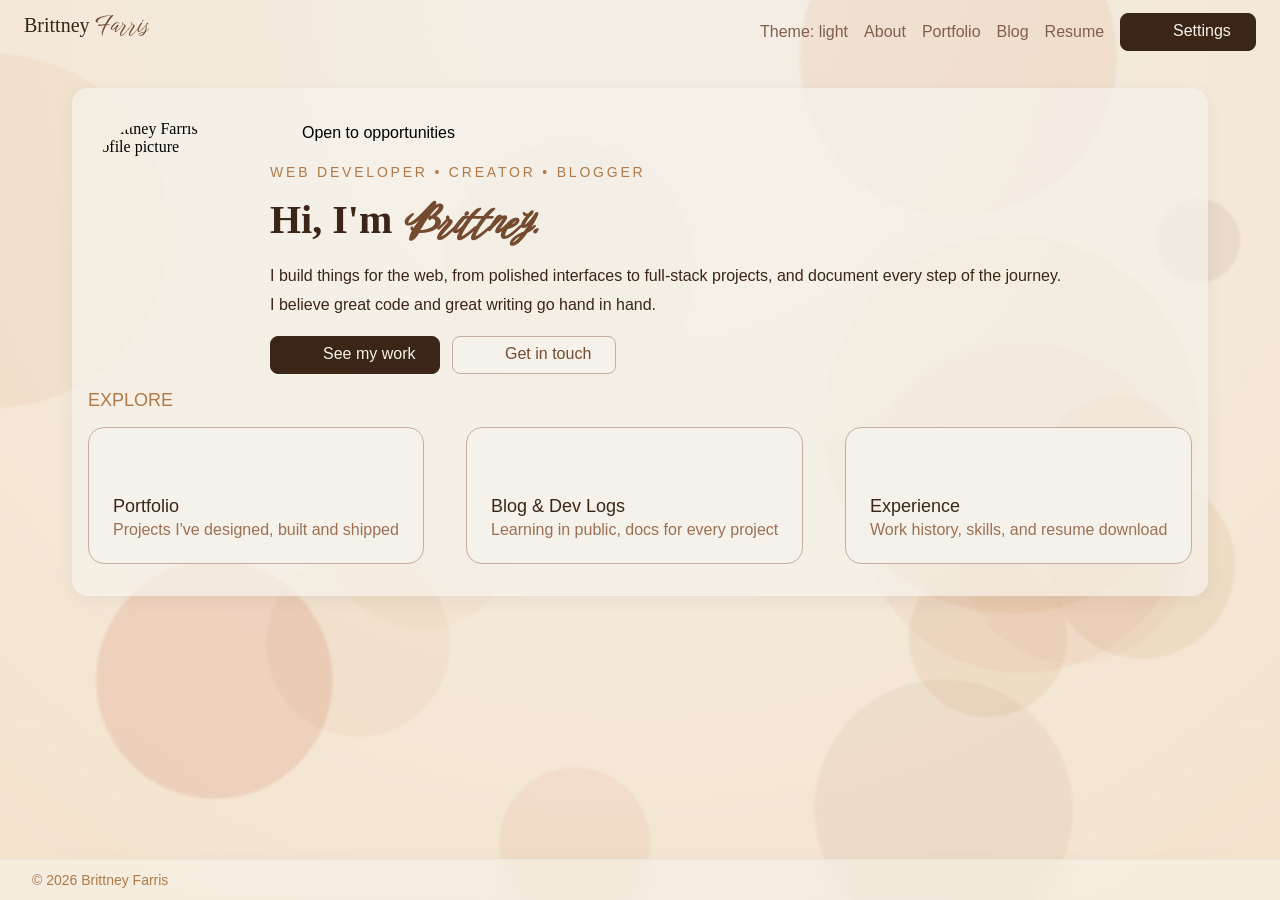
==== commit ee576be3: "forgot to save" ====
--- a/index.html
+++ b/index.html
@@ -47,7 +47,7 @@
     </header>
 
     <main class="px-3xl py-lg flex column">
-        <section class="px-md py-xl  rounded-corners bg-alpha-25 glass">
+        <section class="px-md py-xl  rounded-corners b-bgc glass">
             <section class="flex row gap-xl">
                 <img class="avatar-circle" src="https://placehold.co/150" width="150" height="150"
                     alt="Brittney Farris profile picture" />
@@ -83,8 +83,8 @@
         </section>
     </main>
 
-    <footer class="f-bgc bg-alpha-25 glass f-brc">
-        <section class="flex space-between py-2xs px-xl aligni-center">
+    <footer class="f-bgc glass f-brc">
+        <section class="flex space-between px-xl aligni-center">
             <p class="f-copyright-tc arial-nova xsmall-text">© 2026 Brittney Farris</p>
             <nav>
                 <a href="mailto:brittneynfarris1303@proton.me" class="icon-link" aria-label="Send email">
--- a/assets/global.css
+++ b/assets/global.css
@@ -24,6 +24,7 @@
   --pale-beige-8: 214, 200, 187;
   --off-white-9: 237, 231, 221;
   --pale-ivory-10: 245, 242, 235;
+  --white-11: 255, 255, 255;
 
   /* Dark Mode Palette */
   --obsidian: 18 16 22;
@@ -91,14 +92,14 @@
   --ldescbtn-desc-tc: var(--medium-brown-4);
   --ldescbtn-left-sc: var(--light-tan-6);
   --ldescbtn-right-sc: var(--pale-beige-8);
-  --ldescbtn-brc: var(--off-white-9);
+  --ldescbtn-brc: var(--warm-beige-7);
   --ldescbtn-bgc: var(--pale-ivory-10);
 
   /* Footer */
-  --f-copyright-tc: var(--warm-beige-7);
+  --f-copyright-tc: var(--golden-tan-5);
   --f-brc: var(--off-white-9);
   --f-sc: var(--medium-brown-4);
-  --f-bgc: var(--pale-ivory-10);
+  --f-bgc: var(--white-11);
 
   }
 
@@ -196,7 +197,7 @@
     --radius-full: 50%;
 
     --border-width-sm: 0.050rem;
-    --border-width-std: 0.075rem;
+    --border-width-std: 0.07rem;
     --icon-size-std: 1rem;
 
     --min-card-width:20rem;
@@ -400,8 +401,10 @@
   }
 
   .b-bgc {
-    background-color: rgb(var(--b-bgc));
-    --active-color: var(--b-bgc);
+    /* Standard fallback */
+    background-color: rgb(245, 242, 235);
+    /* Safe RGBA version that never drops out */
+    background-color: rgba(var(--pale-ivory-10), 0.70);
   }
 
   .b-brc {
@@ -483,8 +486,10 @@
   }
 
   .f-bgc {
-    background-color: rgb(var(--f-bgc));
-    --active-color: var(--f-bgc);
+    /* Standard fallback */
+    background-color: rgb(245, 242, 235);
+    /* Safe RGBA version that never drops out */
+    background-color: rgba(var(--pale-ivory-10), 0.60);
   }
 
   /* =====================================================
@@ -494,7 +499,7 @@
 ===================================================== */
 
   .bg-alpha-90 {
-    background-color: rgb(var(--active-color) / 0.90);
+    background-color: rgb(var(--active-color) / 1); /* Force full opacity test */
   }
 
   .bg-alpha-75 {
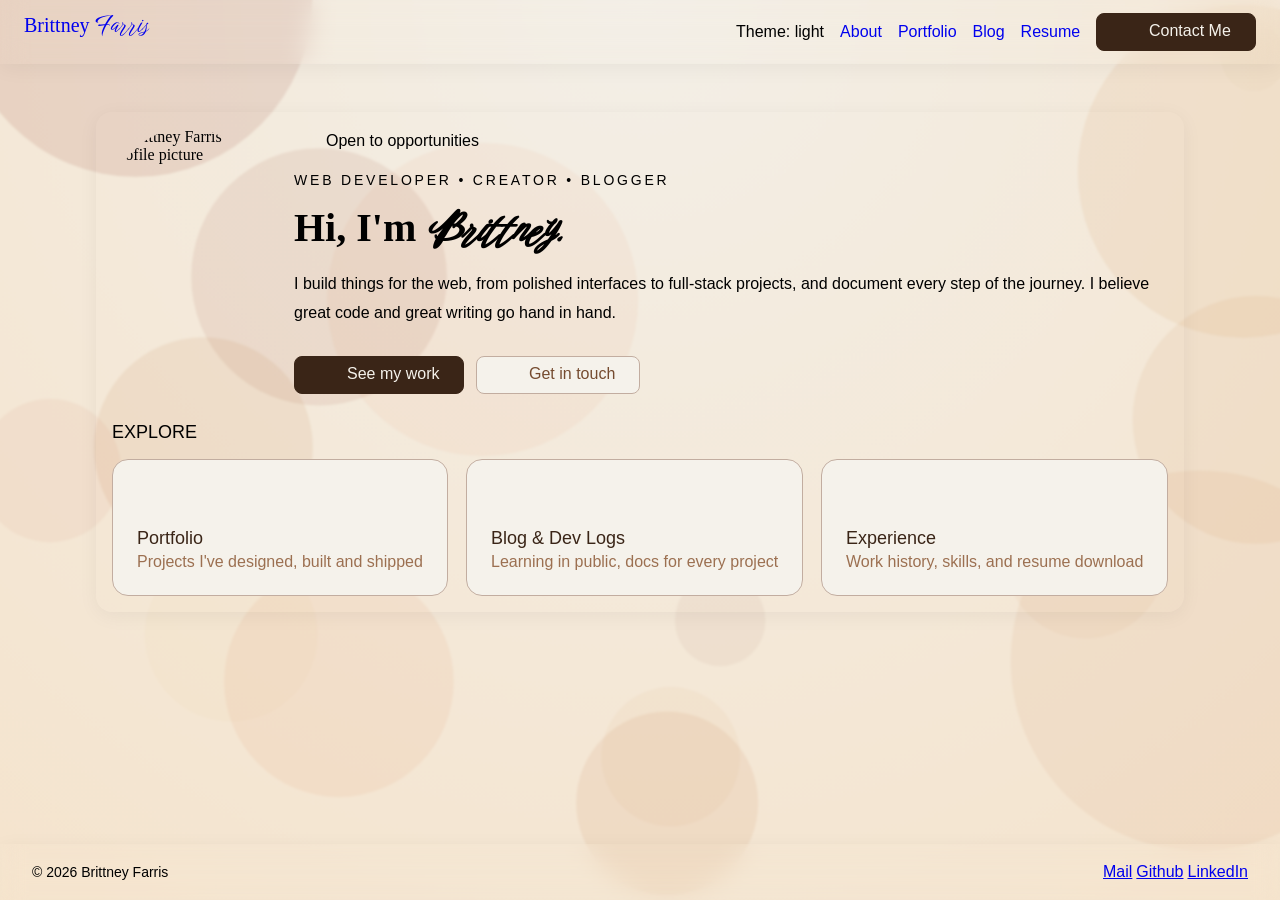
==== commit ebd90533: "added transparent card to behind body content" ====
--- a/index.html
+++ b/index.html
@@ -28,83 +28,64 @@
 <body class="grid-container">
     <canvas id="canvas-bg" aria-hidden="true"></canvas>
 
-    <header class="space-between flex py-sm px-lg">
+    <header class="space-between flex bg-highlight bg-alpha-25 glass lborder-b py-sm px-lg">
         <a class="no-text-decoration" href="#">
-            <p class="bitstream-charter h-brittney-tc large-text">Brittney <span
-                    class="h-farris-tc birthstone-bounce xlarge-text">Farris</span></p>
+            <p class="bitstream-charter text-primary large-text">Brittney <span
+                    class="text-secondary birthstone-bounce xlarge-text">Farris</span></p>
         </a>
 
         <nav class="flex row gap-md aligni-center">
 
-            <button id="theme-toggle-btn" class="arial-nova header-tc" type="button">Toggle Theme</button>
+            <button id="theme-toggle-btn" class="arial-nova text-primary" type="button">Toggle Theme</button>
 
-            <a class="arial-nova header-tc no-text-decoration" href="#">About</a>
-            <a class="arial-nova header-tc no-text-decoration" href="./portfolio_page/index.html">Portfolio</a>
-            <a class="arial-nova header-tc no-text-decoration" href="./blogs_page/index.html">Blog</a>
-            <a class="arial-nova header-tc no-text-decoration" href="./experience_page/index.html">Resume</a>
-            <content-box text="Settings" url-link="#" variant="dark" svg="./assets/svg_library/gear-settings-svgrepo-com.svg"></content-box>
+            <a class="arial-nova text-primary no-text-decoration" href="#">About</a>
+            <a class="arial-nova text-primary no-text-decoration" href="./portfolio_page/index.html">Portfolio</a>
+            <a class="arial-nova text-primary no-text-decoration" href="./blogs_page/index.html">Blog</a>
+            <a class="arial-nova text-primary no-text-decoration" href="./experience_page/index.html">Resume</a>
+            <content-box text="Contact Me" url-link="#" variant="dark" svg="svg"></content-box>
         </nav>
     </header>
 
-    <main class="px-3xl py-lg flex column">
-        <section class="px-md py-xl  rounded-corners b-bgc glass">
-            <section class="flex row gap-xl">
-                <img class="avatar-circle" src="https://placehold.co/150" width="150" height="150"
-                    alt="Brittney Farris profile picture" />
-                <section class="flex column gap-md">
-                    <tag-box text="Open to opportunities" variant="status" svg="•"></tag-box>
-                    <p class="b-tag-line-tc xsmall-text large-spaced-text arial-nova">WEB DEVELOPER • CREATOR • BLOGGER
-                    </p>
-                    <h1 class="bitstream-charter b-intro-tc">Hi, I'm <i
-                            class="b-introname-tc birthstone-bounce">Brittney.</i></h1>
-                    <p class="arial-nova b-desc-tc large-line-height small-text">I build things for the web, from
-                        polished interfaces to full-stack projects, and document every step of the journey.<br>I believe
-                        great code and great writing go hand in hand.
-                    </p>
-                    <nav class="flex row gap-sm">
-                        <content-box class="cbhover" text="See my work" url-link="#" variant="dark"
-                            svg="./assets/svg_library/grid.svg"></content-box>
-                        <content-box class="cbhover" text="Get in touch" url-link="#" variant="light"
-                            svg="./assets/svg_library/envelope.svg"></content-box>
-                    </nav>
-                </section>
-            </section>
-            <section>
-                <h2 class="b-explore-tc medium-text spaced-text arial-nova py-md thin-weight">EXPLORE</h2>
-                <nav class="flex space-between gap-xl">
-                    <desc-button title="Portfolio" description="Projects I've designed, built and shipped" url-link="#"
-                        left-svg="./assets/svg_library/rocket-ship-rocket-svgrepo-com.svg" right-svg="./assets/svg_library/arrow-up-right-svgrepo-com.svg" class="cbhover"></desc-button>
-                    <desc-button title="Blog & Dev Logs" description="Learning in public, docs for every project"
-                        url-link="#" left-svg="./assets/svg_library/pencil-svgrepo-com.svg" right-svg="./assets/svg_library/arrow-up-right-svgrepo-com.svg" class="cbhover"></desc-button>
-                    <desc-button title="Experience" description="Work history, skills, and resume download" url-link="#"
-                        left-svg="./assets/svg_library/briefcase-svgrepo-com.svg" right-svg="./assets/svg_library/arrow-up-right-svgrepo-com.svg" class="cbhover"></desc-button>
+    <main class="px-4xl py-2xl flex column">
+        <section class="px-md py-md rounded-corners bg-alpha-75 bg-primary glass">
+        <section class="flex row gap-xl">
+            <img class="avatar-circle" src="https://placehold.co/150" width="150" height="150"
+                alt="Brittney Farris profile picture" />
+            <section class="flex column gap-md">
+                <tag-box text="Open to opportunities" variant="status" svg="•"></tag-box>
+                <p class="text-tertiary xsmall-text large-spaced-text arial-nova">WEB DEVELOPER • CREATOR • BLOGGER</p>
+                <h1 class="bitstream-charter text-primary">Hi, I'm <i
+                        class="text-secondary birthstone-bounce">Brittney.</i></h1>
+                <p class="arial-nova text-primary large-line-height small-text">I build things for the web, from
+                    polished interfaces to full-stack projects, and document every step of the journey. I believe great
+                    code and great writing go hand in hand.</p>
+                <nav class="flex row gap-sm py-sm">
+                    <content-box text="See my work" url-link="#" variant="dark" svg="svg"></content-box>
+                    <content-box text="Get in touch" url-link="#" variant="light" svg="svg"></content-box>
                 </nav>
             </section>
         </section>
+        <section>
+            <h2 class="text-secondary medium-text spaced-text arial-nova py-md thin-weight">EXPLORE</h2>
+            <nav class="flex space-between">
+                <desc-button title="Portfolio" description="Projects I've designed, built and shipped" url-link="#"
+                    left-svg="svg" right-svg="svg"></desc-button>
+                <desc-button title="Blog & Dev Logs" description="Learning in public, docs for every project"
+                    url-link="#" left-svg="svg" right-svg="svg"></desc-button>
+                <desc-button title="Experience" description="Work history, skills, and resume download" url-link="#"
+                    left-svg="svg" right-svg="svg"></desc-button>
+            </nav>
+        </section>
+        </section>
     </main>
 
-    <footer class="f-bgc glass f-brc">
-        <section class="flex space-between px-xl aligni-center">
-            <p class="f-copyright-tc arial-nova xsmall-text">© 2026 Brittney Farris</p>
+    <footer class="bg-primary bg-alpha-25 glass lborder-t">
+        <section class="flex space-between py-xs px-xl aligni-center">
+            <p class="text-tertiary arial-nova xsmall-text">© 2026 Brittney Farris</p>
             <nav>
-                <a href="mailto:brittneynfarris1303@proton.me" class="icon-link" aria-label="Send email">
-                    <svg class="icon closed-icon f-sc" aria-hidden="true">
-                        <use href="./assets/svg_library/envelope.svg"></use>
-                    </svg>
-                    <svg class="icon open-icon f-sc" aria-hidden="true">
-                        <use href="./assets/svg_library/envelope-open-svgrepo-com.svg"></use>
-                    </svg>
-                </a>
-                <a href="https://github.com/pippikittycat" class="icon-link" aria-label="Link to Github">
-                    <svg class="icon f-sc" aria-hidden="true">
-                        <use href="./assets/svg_library/github.svg"></use>
-                    </svg>
-                </a>
-                <a href="https://linkedin.com" class="icon-link" aria-label="Link to LinkedIn">
-                    <svg class="icon f-sc" aria-hidden="true">
-                        <use href="./assets/svg_library/linkedin.svg"></use>
-                    </svg>
-                </a>
+                <a class="arial-nova text-primary" href="#">Mail</a>
+                <a class="arial-nova text-primary" href="#">Github</a>
+                <a class="arial-nova text-primary" href="#">LinkedIn</a>
             </nav>
         </section>
     </footer>
